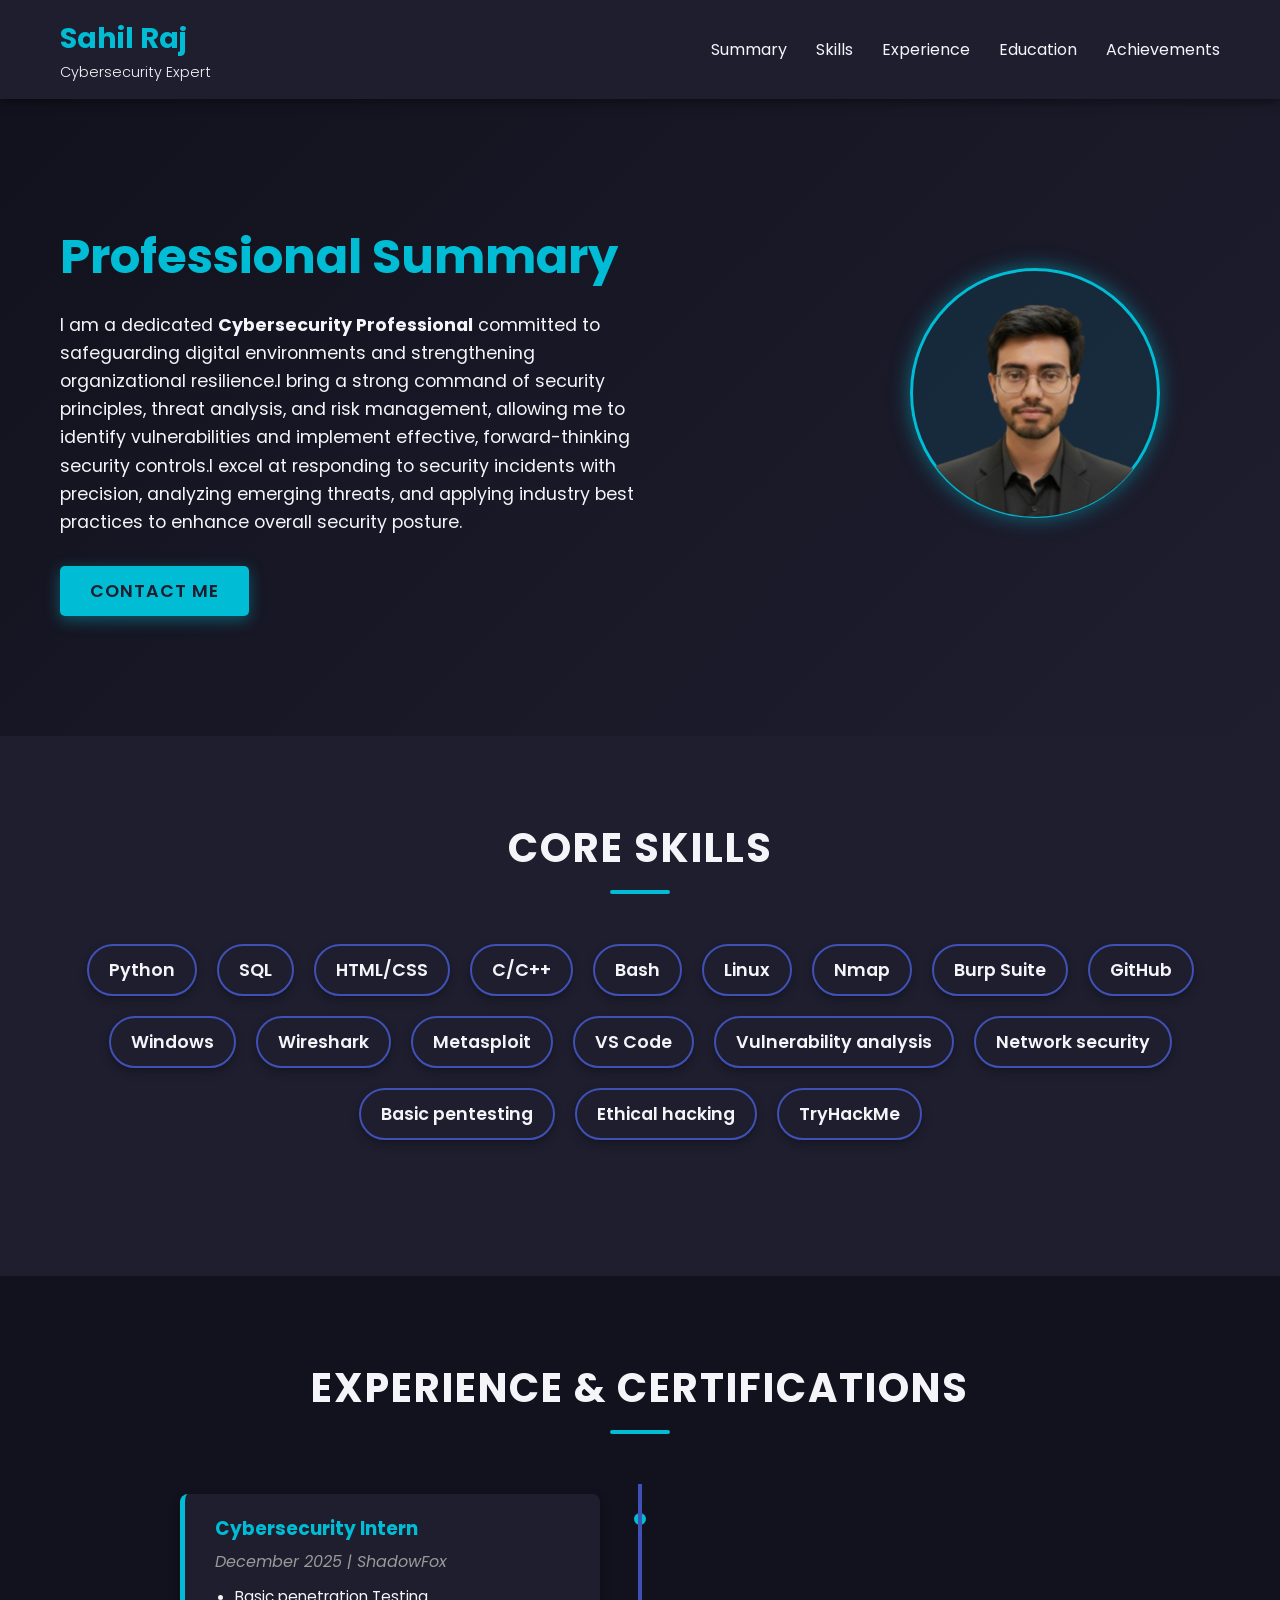
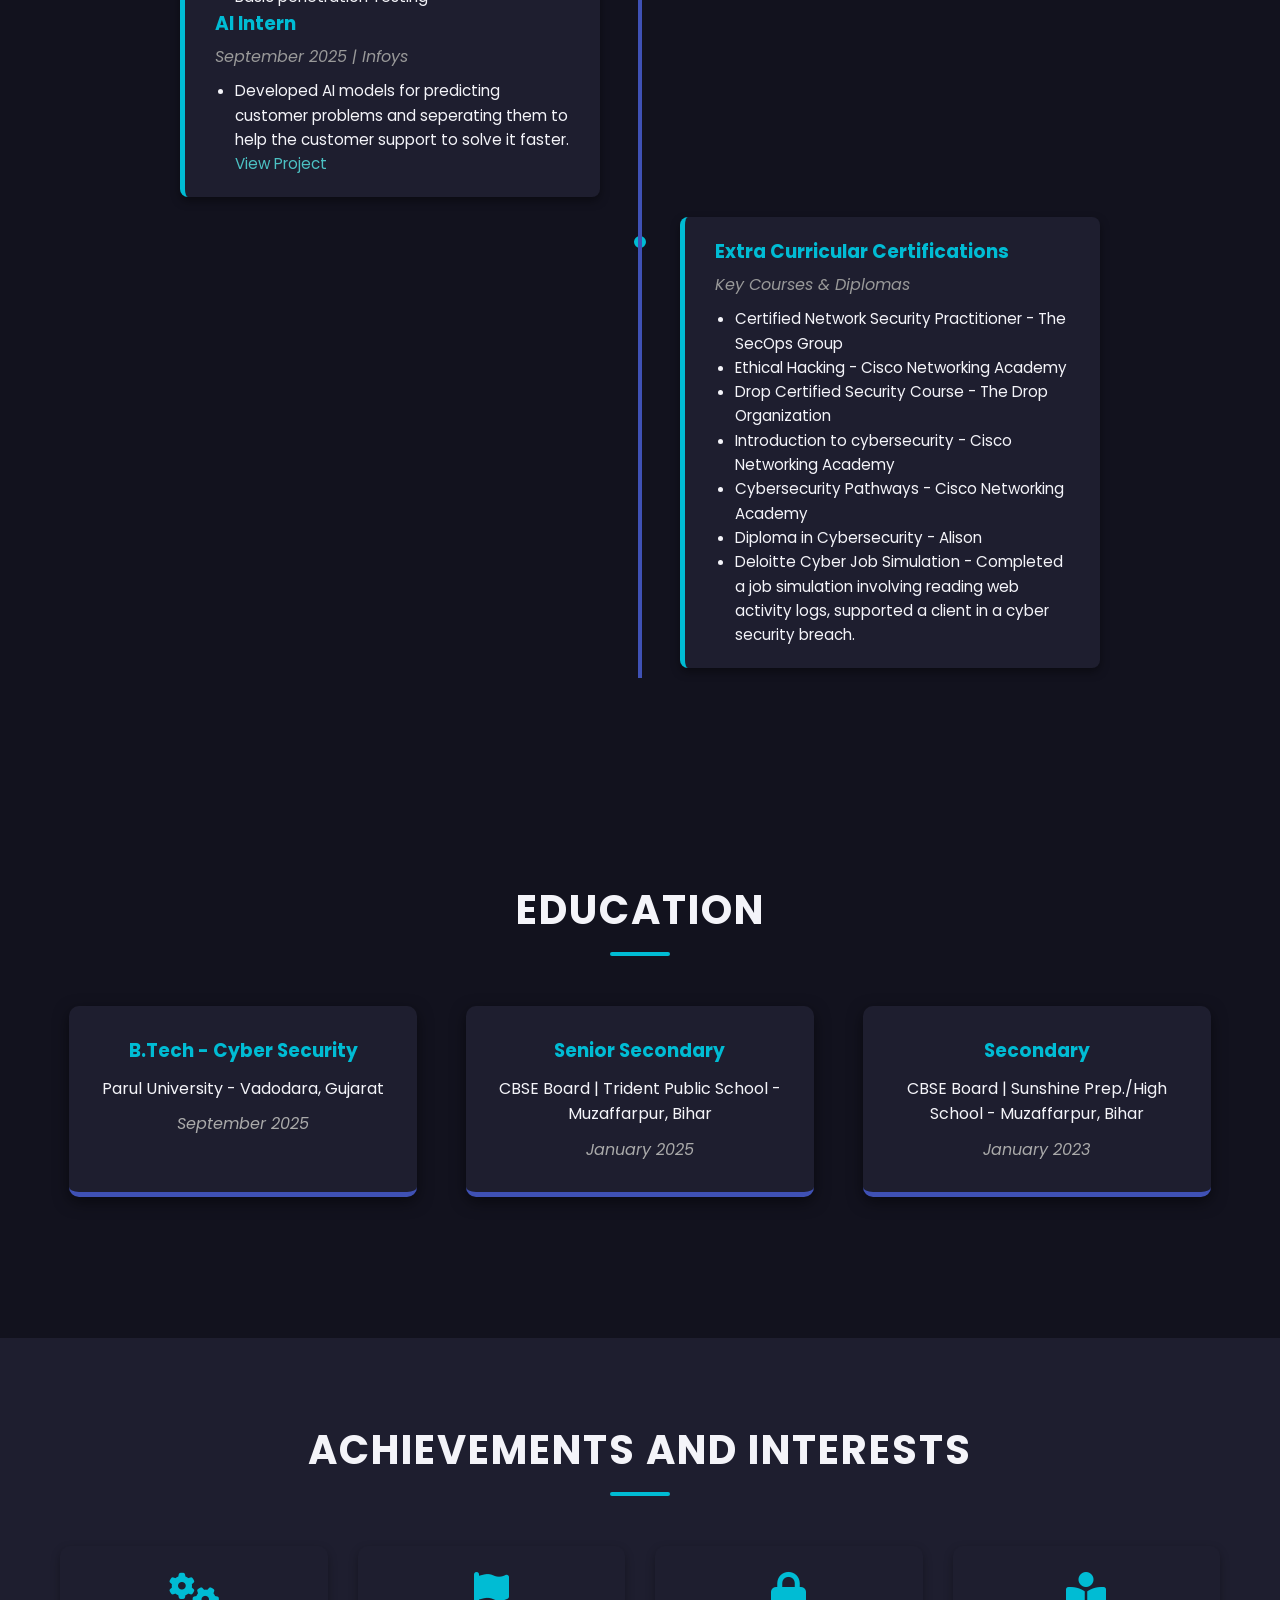
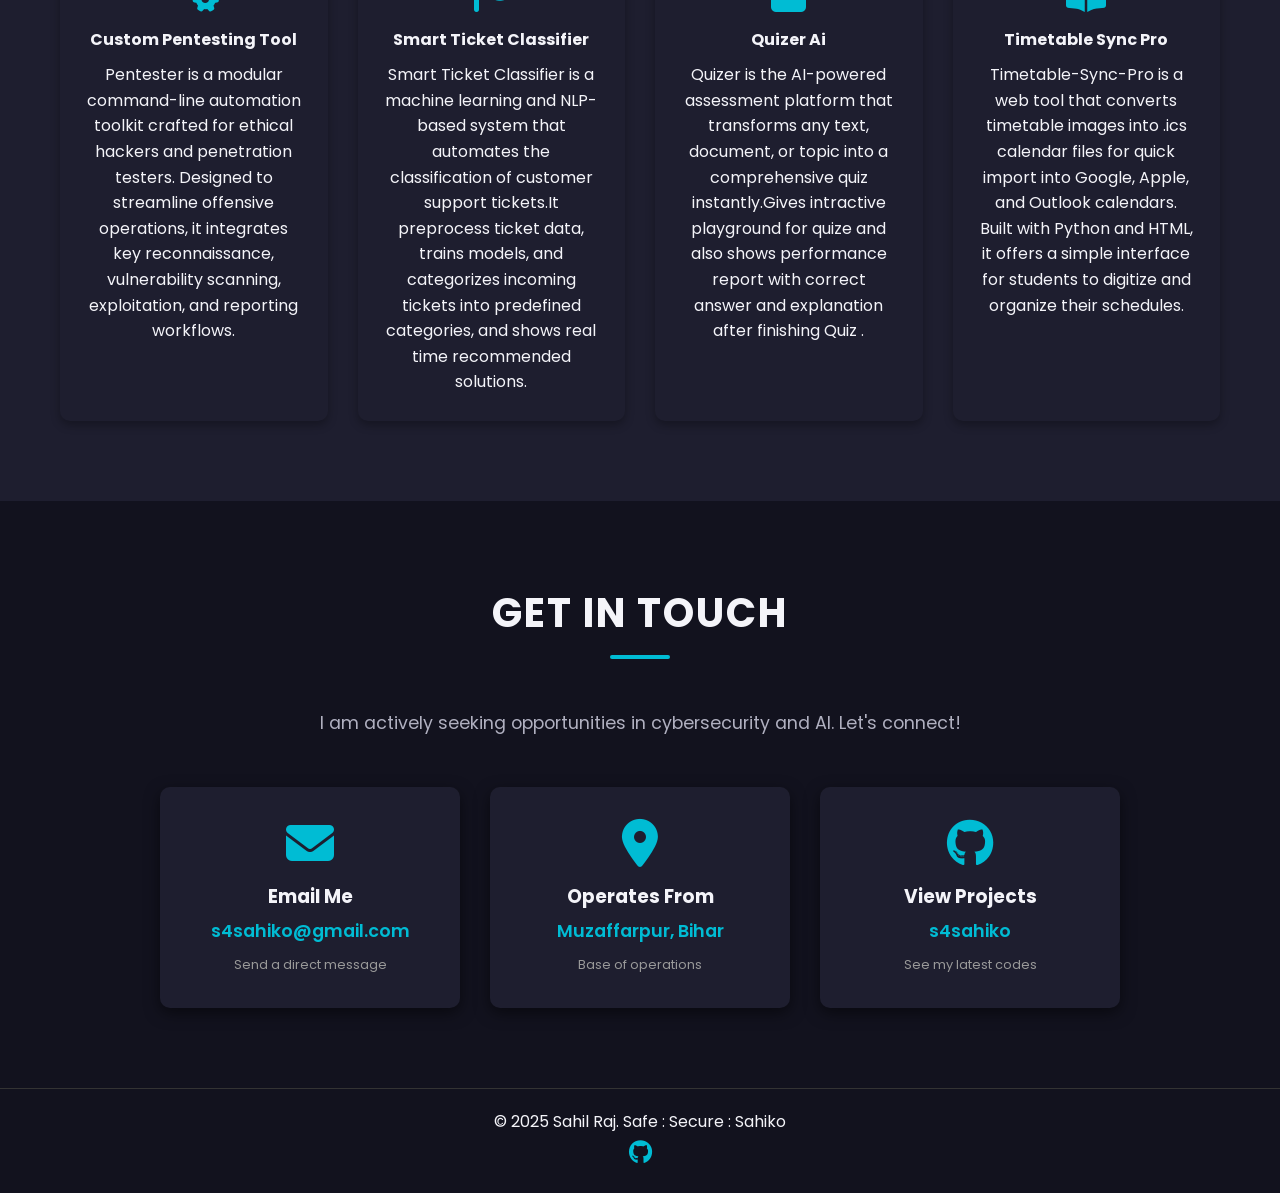
==== index.html @ 1727c41b "Update index.html" ====
<!DOCTYPE html>
<html lang="en">

<head>
    <meta charset="UTF-8">
    <meta name="viewport" content="width=device-width, initial-scale=1.0">
    <title>Sahil Raj - Cybersecurity Portfolio</title>
    <link rel="stylesheet" href="style.css">
    <link href="https://fonts.googleapis.com/css2?family=Poppins:wght@300;400;600;700&display=swap" rel="stylesheet">
    <link rel="stylesheet" href="https://cdnjs.cloudflare.com/ajax/libs/font-awesome/6.4.2/css/all.min.css">
</head>

<body>
    <header>
        <div class="container">
            <h1>Sahil Raj<span>Cybersecurity Expert</span></h1>
            <nav>
                <a href="#summary">Summary</a>
                <a href="#skills">Skills</a>
                <a href="#experience">Experience</a>
                <a href="#education">Education</a>
                <a href="#achievements">Achievements</a>
            </nav>
        </div>
    </header>

    <main>
        <section id="summary" class="hero-section">
            <div class="container">
                <div class="hero-content">
                    <h2>Professional Summary</h2>
                    <p data-scroll-fade="in">I am a dedicated <b>Cybersecurity Professional</b> committed to
                        safeguarding digital environments and strengthening organizational resilience.I bring a strong
                        command of security principles, threat analysis, and risk management, allowing me to identify
                        vulnerabilities and implement effective,
                        forward-thinking security controls.I excel at responding to security incidents with precision,
                        analyzing emerging threats, and applying industry best practices
                        to enhance overall security posture.
                    </p>
                    <button id="contactBtn" class="button">Contact Me</button>
                </div>
                <div class="hero-image" data-scroll-parallax>
                    <img src="/assests/sahiko.png" alt="Sahil Raj">
                </div>
            </div>
        </section>

        <section id="skills" class="skills-section">
            <div class="container">
                <h2 class="section-title">Core Skills</h2>
                <div class="skill-bubbles">
                </div>
            </div>
        </section>

        <section id="experience" class="timeline-section">
            <div class="container">
                <h2 class="section-title">Experience & Certifications</h2>
                <div class="timeline">
                    <div class="timeline-item" data-scroll-animate="fade-left">
                        <div class="timeline-dot"></div>
                        <div class="timeline-content">
                            <h3>Cybersecurity Intern</h3>
                            <p class="timeline-meta">December 2025 | ShadowFox</p>
                            <ul>
                                <li>Basic penetration Testing</li>
                            </ul>
                            <h3>AI Intern</h3>
                            <p class="timeline-meta">September 2025 | Infoys</p>
                            <ul>
                                <li>Developed AI models for predicting customer problems and seperating them to help the
                                    customer support to solve it faster.</li>
                                <p><a style="text-decoration: none; color: rgb(76, 193, 195);"    href="https://github.com/s4sahiko/Smart-Ticket-Classifier-3.0"
                                        target="_blank">View Project</a></p>
                            </ul>
                        </div>
                    </div>
                    <div class="timeline-item" data-scroll-animate="fade-right">
                        <div class="timeline-dot"></div>
                        <div class="timeline-content">
                            <h3>Extra Curricular Certifications</h3>
                            <p class="timeline-meta">Key Courses & Diplomas</p>
                            <ul>
                                <li>Certified Network Security Practitioner - The SecOps Group</li>
                                <li>Ethical Hacking - Cisco Networking Academy</li>
                                <li>Drop Certified Security Course - The Drop Organization</li>
                                <li>Introduction to cybersecurity - Cisco Networking Academy</li>
                                <li>Cybersecurity Pathways - Cisco Networking Academy</li>
                                <li>Diploma in Cybersecurity - Alison</li>
                                <li>Deloitte Cyber Job Simulation - Completed a job simulation involving reading web
                                    activity logs, supported a client in a cyber security breach.</li>
                            </ul>
                        </div>
                    </div>

                </div>
            </div>
        </section>

        <section id="education" class="education-section">
            <div class="container">
                <h2 class="section-title">Education</h2>
                <div class="education-cards">
                    <div class="card" data-scroll-animate="fade-up">
                        <h3>B.Tech - Cyber Security</h3>
                        <p>Parul University - Vadodara, Gujarat</p>
                        <p class="date">September 2025</p>
                    </div>
                    <div class="card" data-scroll-animate="fade-up" data-scroll-delay="200">
                        <h3>Senior Secondary</h3>
                        <p>CBSE Board | Trident Public School - Muzaffarpur, Bihar</p>
                        <p class="date">January 2025</p>
                    </div>
                    <div class="card" data-scroll-animate="fade-up" data-scroll-delay="400">
                        <h3>Secondary</h3>
                        <p>CBSE Board | Sunshine Prep./High School - Muzaffarpur, Bihar</p>
                        <p class="date">January 2023</p>
                    </div>
                </div>
            </div>
        </section>

        <section id="achievements" class="achievements-section">
            <div class="container">
                <h2 class="section-title">Achievements And Interests</h2>
                <div class="achievements-list">
                    <div class="achievement-item" data-scroll-animate="zoom-in"
                        onclick="window.open('https://github.com/s4sahiko/pentester', '_blank');">
                        <i class="fas fa-cogs"></i>
                        <h4>Custom Pentesting Tool</h4>
                        <p>Pentester is a modular command-line automation toolkit crafted for ethical hackers and
                            penetration testers. Designed to streamline offensive operations, it integrates key
                            reconnaissance, vulnerability scanning, exploitation, and reporting workflows.</p>
                    </div>
                    <div class="achievement-item" data-scroll-animate="zoom-in" data-scroll-delay="200"
                        onclick="window.open('https://github.com/s4sahiko/Smart-Ticket-Classifier-3.0', '_blank');">
                        <i class="fas fa-flag"></i>
                        <h4>Smart Ticket Classifier</h4>
                        <p>Smart Ticket Classifier is a machine learning and NLP-based system that automates the
                            classification of customer support tickets.It preprocess ticket data, trains models, and
                            categorizes incoming tickets into predefined categories, and shows real time recommended
                            solutions.</p>
                    </div>
                    <div class="achievement-item" data-scroll-animate="zoom-in" data-scroll-delay="400"
                        onclick="window.open('https://github.com/s4sahiko/Quizer', '_blank');">
                        <i class="fas fa-lock"></i>
                        <h4>Quizer Ai</h4>
                        <p>Quizer is the AI-powered assessment platform that transforms any text, document, or topic
                            into a comprehensive quiz instantly.Gives intractive playground for quize and also shows
                            performance report with correct answer and explanation after finishing Quiz .</p>
                    </div>
                    <div class="achievement-item" data-scroll-animate="zoom-in" data-scroll-delay="600"
                        onclick="window.open('https://github.com/s4sahiko/Timetable-Sync-Pro', '_blank');">
                        <i class="fas fa-book-reader"></i>
                        <h4>Timetable Sync Pro</h4>
                        <p>Timetable-Sync-Pro is a web tool that converts timetable images into .ics calendar files for
                            quick import into Google, Apple, and Outlook calendars. Built with Python and HTML, it
                            offers a simple interface for students to digitize and organize their schedules.</p>
                    </div>
                </div>
            </div>
        </section>
        <section id="contact" class="contact-section">
            <div class="container">
                <h2 class="section-title">Get In Touch</h2>
                <p class="subtitle">I am actively seeking opportunities in cybersecurity and AI. Let's connect!</p>

                <div class="contact-card-grid">

                    <!-- Contact Card 1: Email -->
                    <a href="mailto:s4sahiko@gmail.com" class="contact-card" data-scroll-animate="fade-up">
                        <i class="fas fa-envelope"></i>
                        <h3>Email Me</h3>
                        <p>s4sahiko@gmail.com</p>
                        <span>Send a direct message</span>
                    </a>

                    <!-- Contact Card 2: Location/Address -->
                    <div class="contact-card" data-scroll-animate="fade-up" data-scroll-delay="200">
                        <i class="fas fa-map-marker-alt"></i>
                        <h3>Operates From</h3>
                        <p>Muzaffarpur, Bihar</p>
                        <span>Base of operations</span>
                    </div>

                    <!-- Contact Card 3: GitHub -->
                    <a href="https://github.com/s4sahiko/" target="_blank" class="contact-card"
                        data-scroll-animate="fade-up" data-scroll-delay="400">
                        <i class="fab fa-github"></i>
                        <h3>View Projects</h3>
                        <p>s4sahiko</p>
                        <span>See my latest codes</span>
                    </a>
                </div>

            </div>
        </section>

    </main>

    <footer>
        <div class="container">
            <p>&copy; 2025 Sahil Raj. Safe : Secure : Sahiko </p>
            <div class="social-links">
                <a href="https://github.com/s4sahiko/" target="_blank" title="GitHub"><i class="fab fa-github"></i></a>
            </div>
        </div>
    </footer>

    <script src="script.js"></script>
</body>

</html>
---- style.css ----
/*===================================================================*/
/* 1. SCROLLBAR & BASE STYLES                                        */
/*===================================================================*/

/* Custom Scrollbar */
::-webkit-scrollbar {
    width: 8px;
}
::-webkit-scrollbar-thumb {
    background-color: var(--primary-color); /* Cyan */
    border-radius: 10px;
}
::-webkit-scrollbar-track {
    background: var(--bg-light); /* Dark background */
}

/* CSS Variables (Design Tokens) */
:root {
    --primary-color: #00bcd4; /* Cyan */
    --secondary-color: #3f51b5; /* Indigo*/
    --text-light: #f4f4f9;
    --text-dark: #1e1e2f;
    --bg-dark: #12121e;
    --bg-light: #1e1e2f;
    --card-bg: #1e1e2f;
    --transition-speed: 0.4s;
    --box-shadow-dark: 0 4px 10px rgba(0, 0, 0, 0.3);
}

/* Reset and Global Box Sizing */
* {
    margin: 0;
    padding: 0;
    box-sizing: border-box;
}

body {
    font-family: 'Poppins', sans-serif;
    background-color: var(--bg-dark);
    color: var(--text-light);
    line-height: 1.6;
    overflow-x: hidden;
}

.container {
    max-width: 1200px;
    margin: 0 auto;
    padding: 0 20px;
}

section {
    padding: 80px 0;
    min-height: 60vh;
}

.section-title {
    text-align: center;
    font-size: 2.5em;
    margin-bottom: 50px;
    color: var(--text-light);
    text-transform: uppercase;
    letter-spacing: 2px;
    position: relative;
}

.section-title::after {
    content: '';
    display: block;
    width: 60px;
    height: 4px;
    background-color: var(--primary-color);
    margin: 10px auto 0;
    border-radius: 2px;
}

/* Button Component */
.button {
    background-color: var(--primary-color);
    color: var(--text-dark); 
    font-family: 'Poppins', sans-serif;
    font-size: 1.1em;
    font-weight: 600;
    padding: 12px 30px;
    border: none;
    border-radius: 5px;
    cursor: pointer;
    text-transform: uppercase;
    letter-spacing: 1px;
    transition: all 0.3s ease;
    box-shadow: 0 4px 15px rgba(0, 188, 212, 0.4);
    display: inline-block;
    text-decoration: none; /* Ensure buttons used as links are styled correctly */
}

.button:hover {
    background-color: var(--secondary-color);
    color: var(--text-light);
    transform: translateY(-3px);
    box-shadow: 0 8px 20px rgba(63, 81, 181, 0.6);
}

.button:active {
    transform: translateY(-1px);
    box-shadow: 0 2px 10px rgba(0, 0, 0, 0.4);
}


/*===================================================================*/
/* 2. HEADER & NAVIGATION                                            */
/*===================================================================*/

header {
    background-color: var(--bg-light);
    padding: 15px 0;
    position: sticky;
    top: 0;
    z-index: 100;
    box-shadow: 0 2px 10px rgba(0, 0, 0, 0.5);
    backdrop-filter: blur(5px);
}

header .container {
    display: flex;
    justify-content: space-between;
    align-items: center;
}

header h1 {
    font-size: 1.8em;
    font-weight: 700;
    color: var(--primary-color);
}

header h1 span {
    display: block;
    font-size: 0.5em;
    font-weight: 300;
    color: var(--text-light);
}

nav a {
    color: var(--text-light);
    text-decoration: none;
    margin-left: 25px;
    font-weight: 400;
    transition: color var(--transition-speed), border-bottom var(--transition-speed);
}

nav a:hover {
    color: var(--primary-color);
    border-bottom: 2px solid var(--primary-color);
}


/*===================================================================*/
/* 3. HERO SECTION (SUMMARY)                                         */
/*===================================================================*/

.hero-section {
    padding-top: 120px;
    padding-bottom: 120px;
    background: linear-gradient(135deg, var(--bg-dark) 0%, var(--bg-light) 100%);
}

.hero-section .container {
    display: flex;
    align-items: center;
    gap: 50px;
}

.hero-content h2 {
    font-size: 3em;
    color: var(--primary-color);
    margin-bottom: 15px;
}

.hero-content p {
    font-size: 1.1em;
    margin-bottom: 30px;
    max-width: 600px;
    /* Styles for JS scroll animation */
    opacity: 0; 
    transition: opacity 1s ease-out;
}

.hero-content p[data-scroll-fade="in"].visible {
    opacity: 1;
}

.contact-info p {
    font-size: 0.9em;
    margin: 5px 0;
    color: #b0b0c0;
}

.hero-image {
    flex-shrink: 0;
    height: 250px;
    width: 250px;
    display: flex;
    justify-content: center;
    align-items: center;
    margin-left: 200px;
    margin-bottom: 50px;
    border-radius: 50%;
    background-color: rgba(0, 188, 212, 0.1);
    border: 3px solid var(--primary-color);
    box-shadow: 0 0 20px rgba(0, 188, 212, 0.5); /* Subtle glow */
    transform: translateY(0);
}
img{
    height: 249px;
    width: 249px;
}
.hero-image:hover{
    color: var(--primary-color);
    transform: translatey(-10px);
    box-shadow: 0 0 30px rgba(0, 188, 212, 0.7);
    animation: pulse 3s ease-in-out;
}

@keyframes pulse {
    0% { transform: scale(1); opacity: 0.8; }
    50% { transform: scale(1.1); opacity: 1; }
    100% { transform: scale(1); opacity: 0.7; }
}


/*===================================================================*/
/* 4. SKILLS SECTION                                                 */
/*===================================================================*/

.skills-section {
    background-color: var(--bg-light);
}

.skill-bubbles {
    display: flex;
    flex-wrap: wrap;
    gap: 20px;
    justify-content: center;
    margin-top: 30px;
}

.skill-bubble {
    background-color: var(--card-bg);
    border: 2px solid var(--secondary-color);
    padding: 10px 20px;
    border-radius: 30px;
    font-size: 1.1em;
    font-weight: 600;
    cursor: default;
    transition: all 0.3s ease;
    box-shadow: var(--box-shadow-dark);
    color: var(--text-light);
    /* Styles for JS animation */
    opacity: 0; 
    transform: scale(0.5); 
}

.skill-bubble:hover {
    background-color: var(--primary-color);
    color: var(--text-dark);
    transform: scale(1.1) translateY(-5px);
    box-shadow: 0 8px 20px rgba(0, 188, 212, 0.5);
    border-color: var(--primary-color); 
}


/*===================================================================*/
/* 5. EXPERIENCE & CERTIFICATIONS (TIMELINE)                         */
/*===================================================================*/

.timeline-section {
    padding-bottom: 120px;
}

.timeline {
    position: relative;
    max-width: 1000px;
    margin: 0 auto;
}

.timeline::after {
    content: '';
    position: absolute;
    width: 4px;
    background-color: var(--secondary-color);
    top: 0;
    bottom: 0;
    left: 50%;
    margin-left: -2px;
}

.timeline-item {
    padding: 10px 40px;
    position: relative;
    width: 50%;
    opacity: 0; 
    transition: opacity 0.6s ease-out, transform 0.6s ease-out;
}

.timeline-item[data-scroll-animate="fade-left"] {
    left: 0;
    transform: translateX(-100px);
}

.timeline-item[data-scroll-animate="fade-right"] {
    left: 50%;
    transform: translateX(100px);
}

.timeline-item.visible {
    opacity: 1;
    transform: translateX(0);
}

.timeline-content {
    padding: 20px 30px;
    background-color: var(--card-bg);
    border-radius: 8px;
    box-shadow: 0 4px 10px rgba(0, 0, 0, 0.4);
    border-left: 5px solid var(--primary-color);
}

.timeline-dot {
    position: absolute;
    width: 20px;
    height: 20px;
    background-color: var(--primary-color);
    border: 4px solid var(--bg-dark);
    top: 25px;
    border-radius: 50%;
    z-index: 1;
}

.timeline-item:nth-child(odd) .timeline-dot {
    right: -10px;
}

.timeline-item:nth-child(even) .timeline-dot {
    left: -10px;
}

.timeline-content h3 {
    color: var(--primary-color);
    margin-bottom: 5px;
}

.timeline-meta {
    font-style: italic;
    color: #999;
    margin-bottom: 10px;
}

.timeline-content ul {
    list-style-type: disc;
    margin-left: 20px;
    font-size: 0.95em;
}


/*===================================================================*/
/* 6. EDUCATION SECTION                                              */
/*===================================================================*/

.education-section {
    background-color: var(--bg-dark);
}

.education-cards {
    display: flex;
    justify-content: space-around;
    gap: 30px;
}

.education-cards .card {
    background-color: var(--card-bg);
    padding: 30px;
    border-radius: 10px;
    box-shadow: 0 5px 15px rgba(0, 0, 0, 0.5);
    width: 30%;
    text-align: center;
    border-bottom: 5px solid var(--secondary-color);
    transition: transform var(--transition-speed), border-color var(--transition-speed);
    /* Styles for JS scroll animation */
    opacity: 0; 
    transform: translateY(50px); 
}

.education-cards .card.visible {
    opacity: 1;
    transform: translateY(0);
}

.education-cards .card:hover {
    transform: translateY(-10px);
    border-color: var(--primary-color);
}

.education-cards .card h3 {
    color: var(--primary-color);
    margin-bottom: 10px;
}

.education-cards .card .date {
    font-style: italic;
    color: #aaa;
    margin-top: 10px;
}


/*===================================================================*/
/* 7. ACHIEVEMENTS SECTION                                           */
/*===================================================================*/

.achievements-section {
    background-color: var(--bg-light);
}

.achievements-list {
    display: grid;
    grid-template-columns: repeat(auto-fit, minmax(250px, 1fr));
    gap: 30px;
}

.achievement-item {
    background-color: var(--card-bg);
    padding: 25px;
    border-radius: 10px;
    text-align: center;
    box-shadow: var(--box-shadow-dark);
    transition: transform 0.3s ease, border-color 0.3s ease;
    border: 1px solid transparent;
    /* Styles for JS scroll animation */
    opacity: 0; 
    transform: scale(0.9); 
}

.achievement-item.visible {
    opacity: 1; 
    transform: scale(1); 
}

.achievement-item:hover {
    transform: scale(1.05);
    border-color: var(--primary-color); 
}

.achievement-item i {
    font-size: 2.5em;
    color: var(--primary-color);
    margin-bottom: 15px;
    transition: transform 0.3s ease; 
}

.achievement-item:hover i {
    transform: rotateY(180deg);
}

.achievement-item h4 {
    margin-bottom: 10px;
    color: var(--text-light);
}


/*===================================================================*/
/* 8. CONTACT SECTION                                                */
/*===================================================================*/

.contact-section {
    background-color: var(--bg-dark);
}

.contact-section .subtitle {
    text-align: center;
    margin-bottom: 50px;
    color: #b0b0c0;
    font-size: 1.1em;
}

.contact-card-grid {
    display: flex;
    justify-content: center;
    gap: 30px;
    flex-wrap: wrap;
}

.contact-card {
    background-color: var(--card-bg);
    padding: 30px;
    border-radius: 10px;
    text-align: center;
    width: 300px;
    box-shadow: 0 5px 15px rgba(0, 0, 0, 0.5);
    transition: transform 0.3s ease, box-shadow 0.3s ease, border-color 0.3s ease;
    border: 2px solid transparent;
    text-decoration: none;
    color: var(--text-light);
    /* Styles for JS scroll animation */
    opacity: 0; 
    transform: translateY(20px); 
}
.contact-card.visible {
    opacity: 1;
    transform: translateY(0);
}

.contact-card:hover {
    transform: translateY(-10px);
    border-color: var(--primary-color);
    box-shadow: 0 10px 30px rgba(0, 188, 212, 0.3);
}

.contact-card i {
    font-size: 3em;
    color: var(--primary-color);
    margin-bottom: 15px;
}

.contact-card h3 {
    color: var(--text-light);
    margin-bottom: 5px;
}

.contact-card p {
    font-size: 1.1em;
    font-weight: 600;
    color: var(--primary-color);
}

.contact-card span {
    display: block;
    font-size: 0.8em;
    margin-top: 10px;
    color: #999;
}


/*===================================================================*/
/* 9. FOOTER                                                         */
/*===================================================================*/

footer {
    background-color: var(--bg-dark);
    color: var(--text-light);
    padding: 20px 0;
    text-align: center;
    border-top: 1px solid #333;
}

.social-links a {
    color: var(--primary-color);
    font-size: 1.5em;
    margin: 0 10px;
    transition: color 0.3s ease;
}

.social-links a:hover {
    color: var(--text-light);
}


/*===================================================================*/
/* 10. RESPONSIVE DESIGN (Media Queries)                             */
/*===================================================================*/

/* --- Tablet (Max-width 768px) --- */
@media (max-width: 768px) {
    /* Base Adjustments */
    section {
        padding: 60px 0;
        min-height: auto;
    }

    .container {
        padding: 0 15px;
    }
    
    .section-title {
        font-size: 2em;
        margin-bottom: 30px;
    }

    /* Header */
    header .container {
        flex-direction: column;
        text-align: center;
    }
    nav {
        margin-top: 10px;
    }
    nav a {
        margin: 0 10px;
    }

    /* Hero */
    .hero-section {
        padding-top: 80px;
        padding-bottom: 200px;
    }
    .hero-section .container {
        flex-direction: column;
        text-align: center;
        gap: 30px;
    }
    .hero-content h2 {
        font-size: 2.5em;
    }
    .hero-image {
        margin-left: 0; /* Center image */
        margin-bottom: 0;
        height: 199px;

    }
    img{
        height: 198px;
        width: 198px;
    }

    /* Timeline */
    .timeline::after {
        left: 20px;
    }
    .timeline-item {
        width: 100%;
        padding-left: 60px;
        left: 0 !important;
        transform: translateX(0) !important;
    }
    .timeline-item:nth-child(odd) .timeline-dot,
    .timeline-item:nth-child(even) .timeline-dot {
        left: 10px;
        right: auto;
    }

    /* Education */
    .education-cards {
        flex-direction: column;
        gap: 20px;
    }
    .education-cards .card {
        width: 100%;
    }
    
    /* Achievements */
    .achievements-list {
        grid-template-columns: 1fr 1fr; 
    }

    /* Contact */
    .contact-card {
        width: 45%; 
    }
}

/* --- Mobile Phone (Max-width 480px) --- */
@media (max-width: 480px) {
    /* Base Adjustments */
    body {
        font-size: 15px;
    }
    .container {
        padding: 0 10px;
    }
    section {
        padding: 40px 0;
    }
    .section-title {
        font-size: 1.8em;
    }

    /* Navigation */
    nav {
        flex-wrap: wrap;
    }
    nav a {
        margin: 5px 8px;
        font-size: 0.9em;
    }

    /* Hero */
    .hero-content h2 {
        font-size: 2em;
    }
    .hero-content p {
        font-size: 1em;
    }
    .hero-image {
        width: 200px;
        height: 200px;
    }
    img{
        height: 199px;
        width: 199px;
    }
    /* Skills */
    .skill-bubble {
        font-size: 1em;
        padding: 8px 15px;
    }
    
    /* Timeline */
    .timeline-content {
        padding: 15px 20px;
    }
    
    /* Achievements */
    .achievements-list {
        grid-template-columns: 1fr; /* Single column */
    }
    
    /* Contact */
    .contact-card {
        width: 100%; /* Full width */
    }
}


/*===================================================================*/
/* 11. UTILITY CLASSES (Animation)                                   */
/*===================================================================*/

/* Scroll Animation Styles */
[data-scroll-animate] {
    transition: opacity 0.8s ease, transform 0.8s ease;
}

/* Delay Utility for staggered animation (applied via JS) */
[data-scroll-delay="200"] { transition-delay: 0.2s; }
[data-scroll-delay="400"] { transition-delay: 0.4s; }
[data-scroll-delay="600"] { transition-delay: 0.6s; }
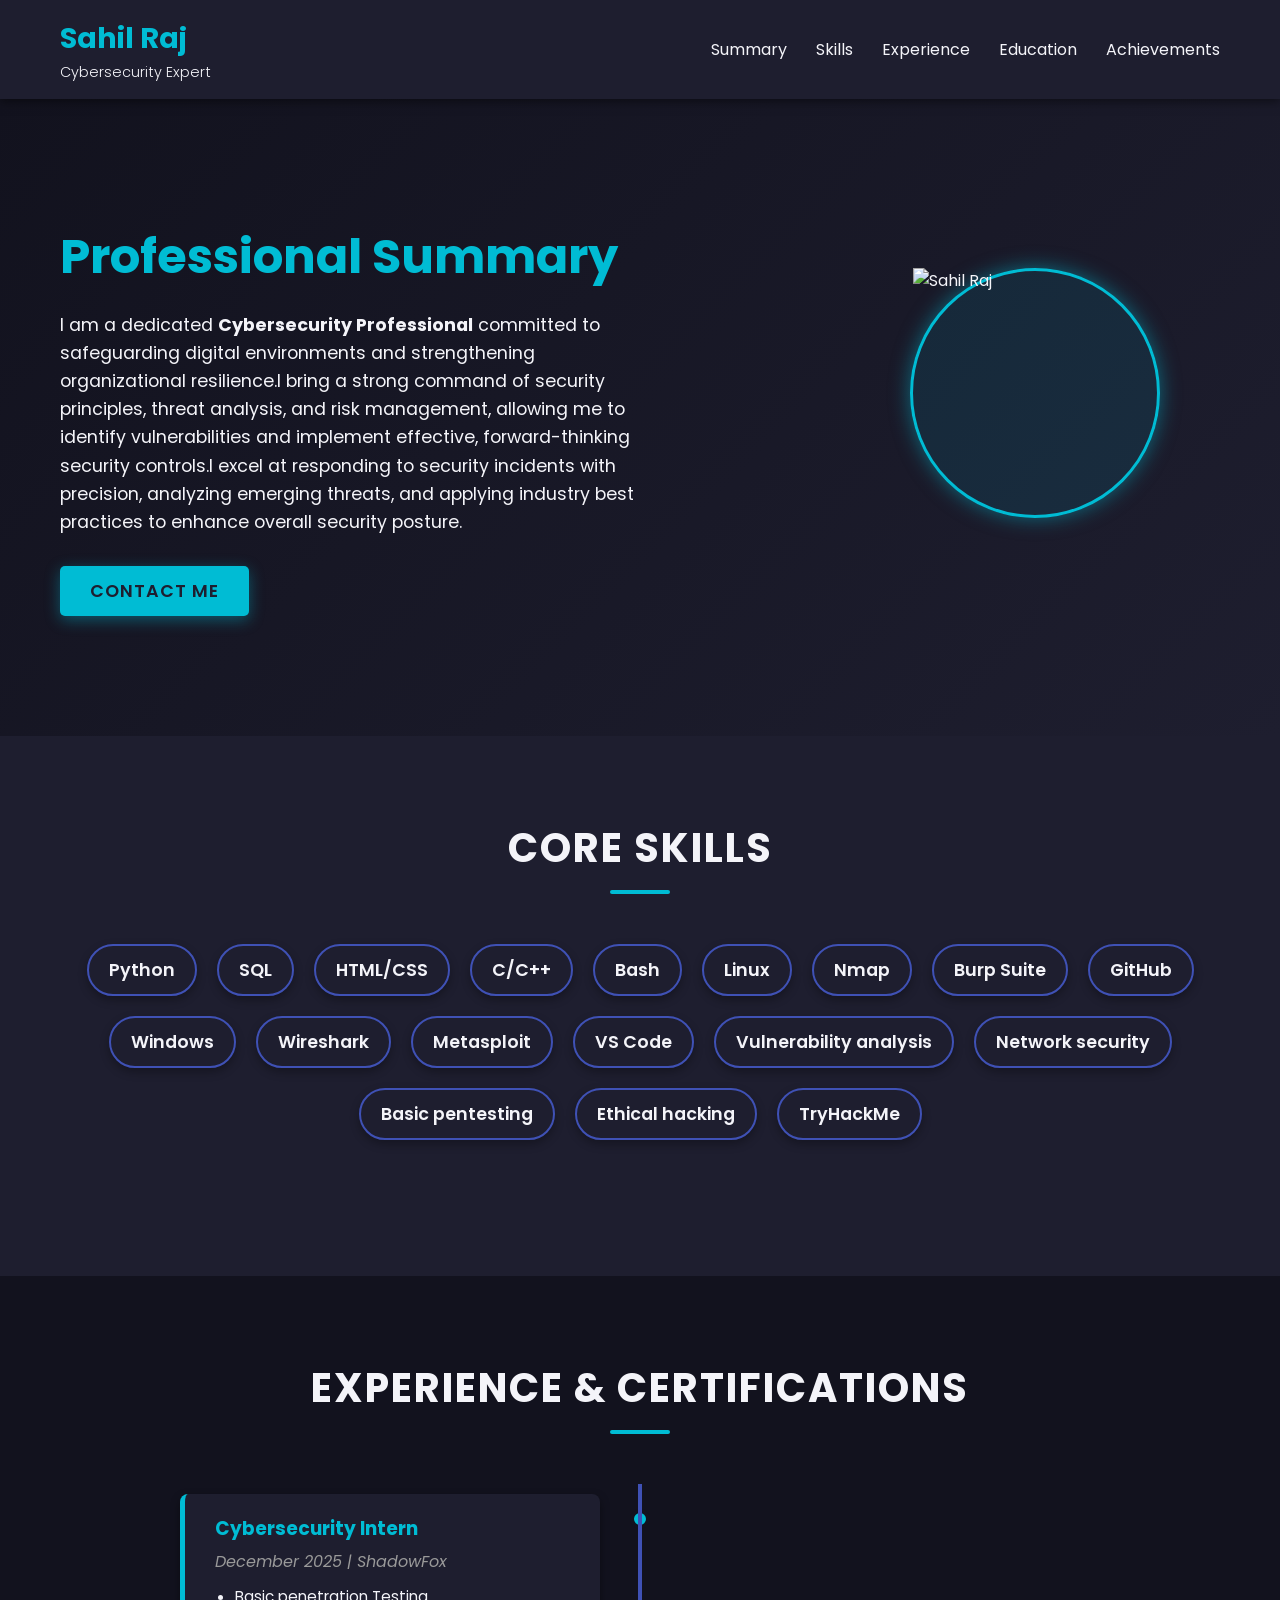
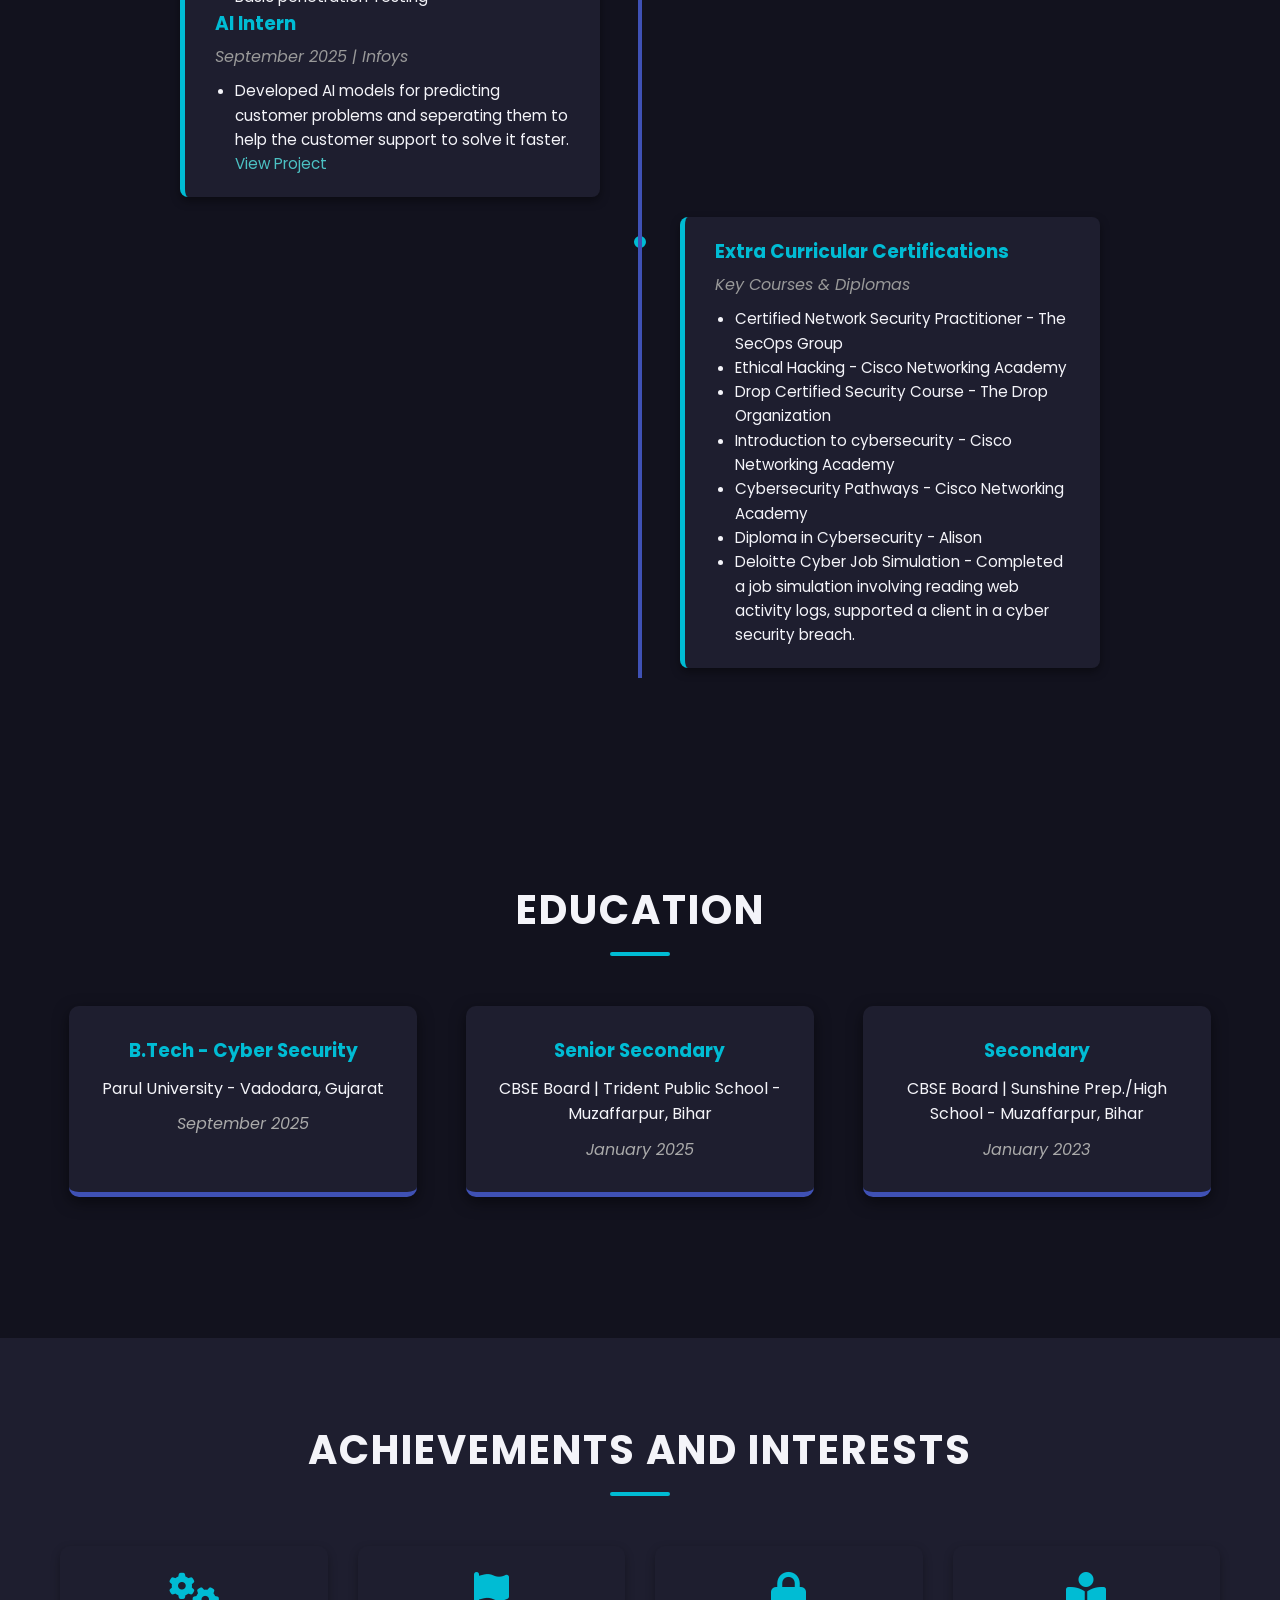
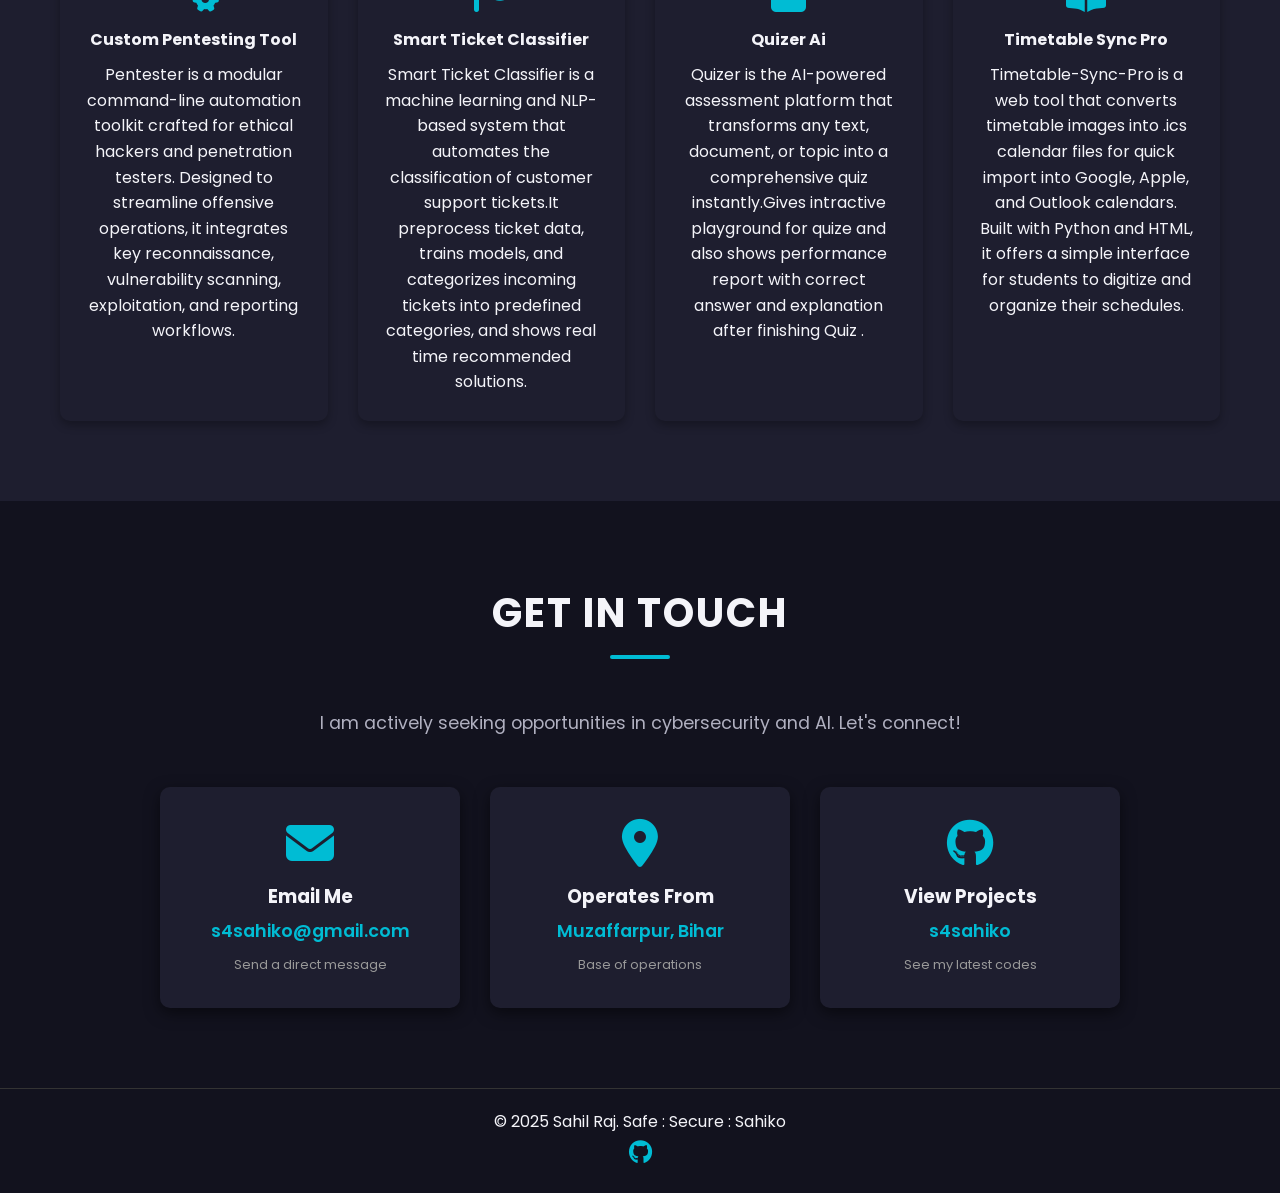
==== commit 23791431: "Update index.html" ====
--- a/index.html
+++ b/index.html
@@ -40,7 +40,7 @@
                     <button id="contactBtn" class="button">Contact Me</button>
                 </div>
                 <div class="hero-image" data-scroll-parallax>
-                    <img src="/assests/sahiko.png" alt="Sahil Raj">
+                    <img src="assets/sahiko.png" alt="Sahil Raj">
                 </div>
             </div>
         </section>
@@ -70,7 +70,8 @@
                             <ul>
                                 <li>Developed AI models for predicting customer problems and seperating them to help the
                                     customer support to solve it faster.</li>
-                                <p><a style="text-decoration: none; color: rgb(76, 193, 195);"    href="https://github.com/s4sahiko/Smart-Ticket-Classifier-3.0"
+                                <p><a style="text-decoration: none; color: rgb(76, 193, 195);"
+                                        href="https://github.com/s4sahiko/Smart-Ticket-Classifier-3.0"
                                         target="_blank">View Project</a></p>
                             </ul>
                         </div>
@@ -210,4 +211,4 @@
     <script src="script.js"></script>
 </body>
 
-</html>
+</html>
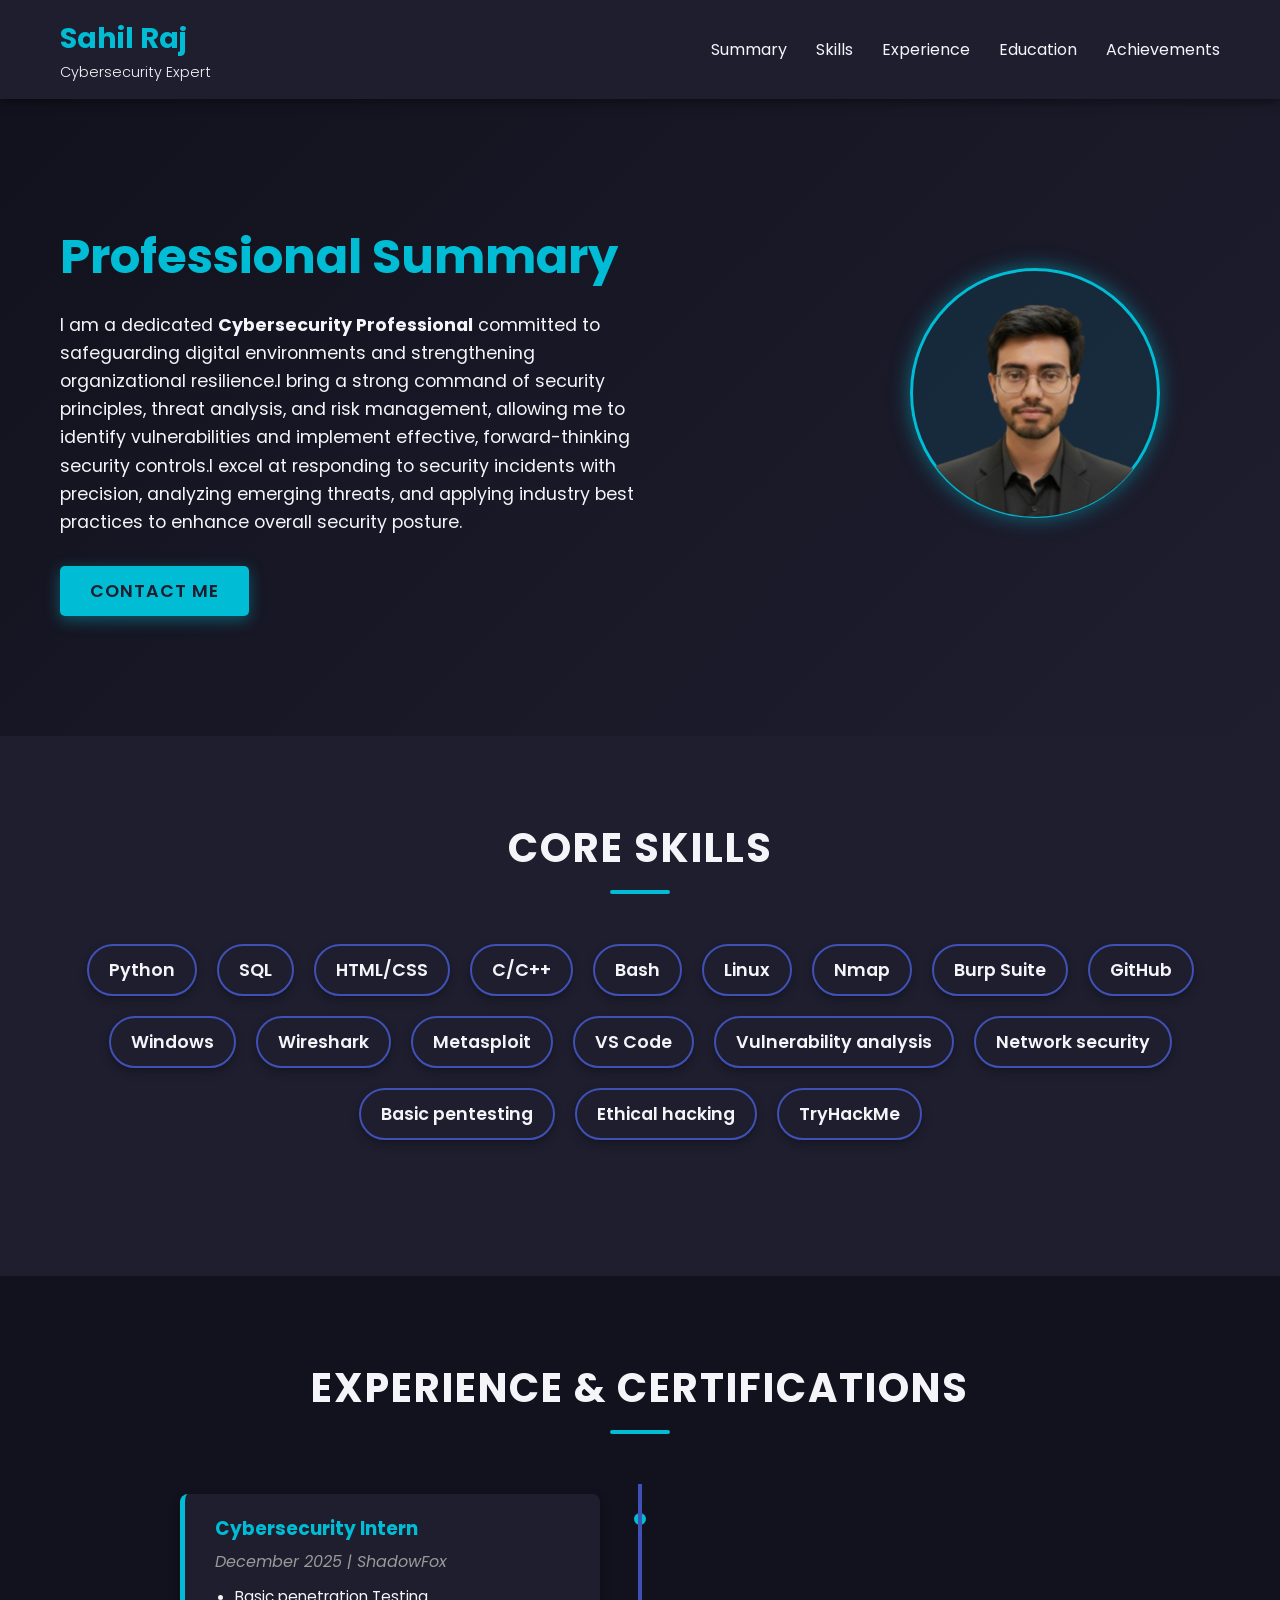
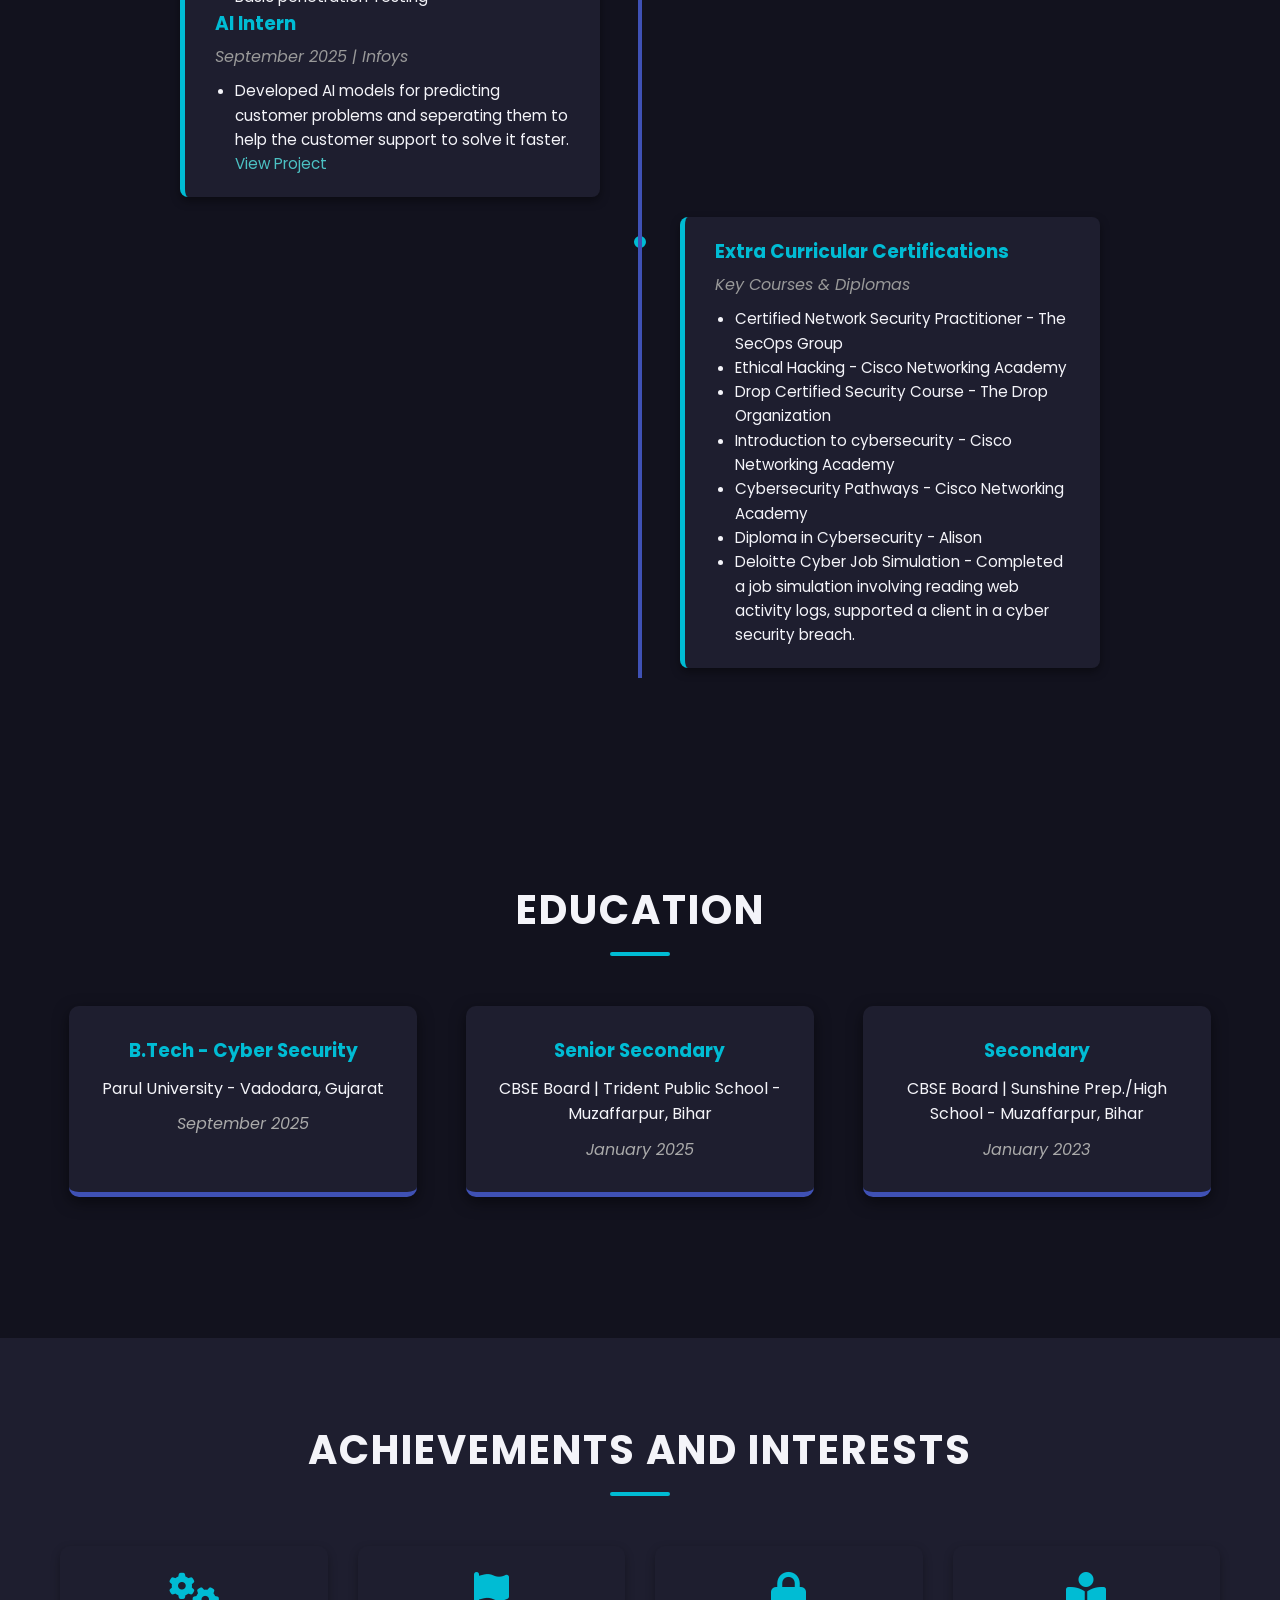
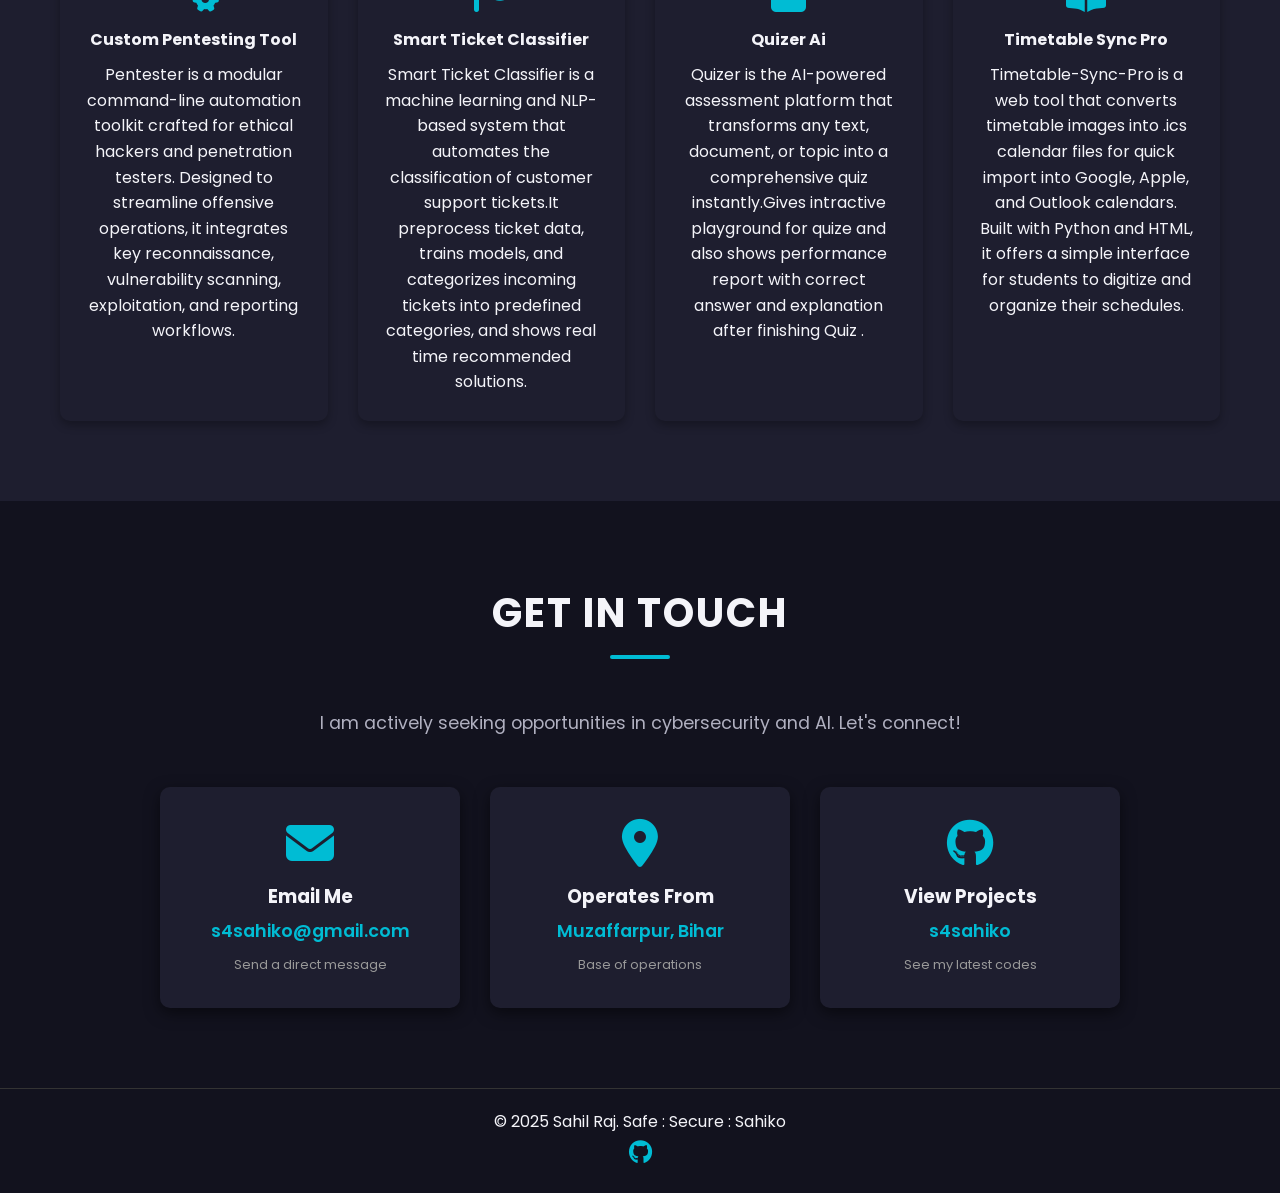
==== commit 6dfcb921: "Update index.html" ====
--- a/index.html
+++ b/index.html
@@ -40,7 +40,7 @@
                     <button id="contactBtn" class="button">Contact Me</button>
                 </div>
                 <div class="hero-image" data-scroll-parallax>
-                    <img src="assets/sahiko.png" alt="Sahil Raj">
+                    <img src="assests/sahiko.png" alt="Sahil Raj">
                 </div>
             </div>
         </section>
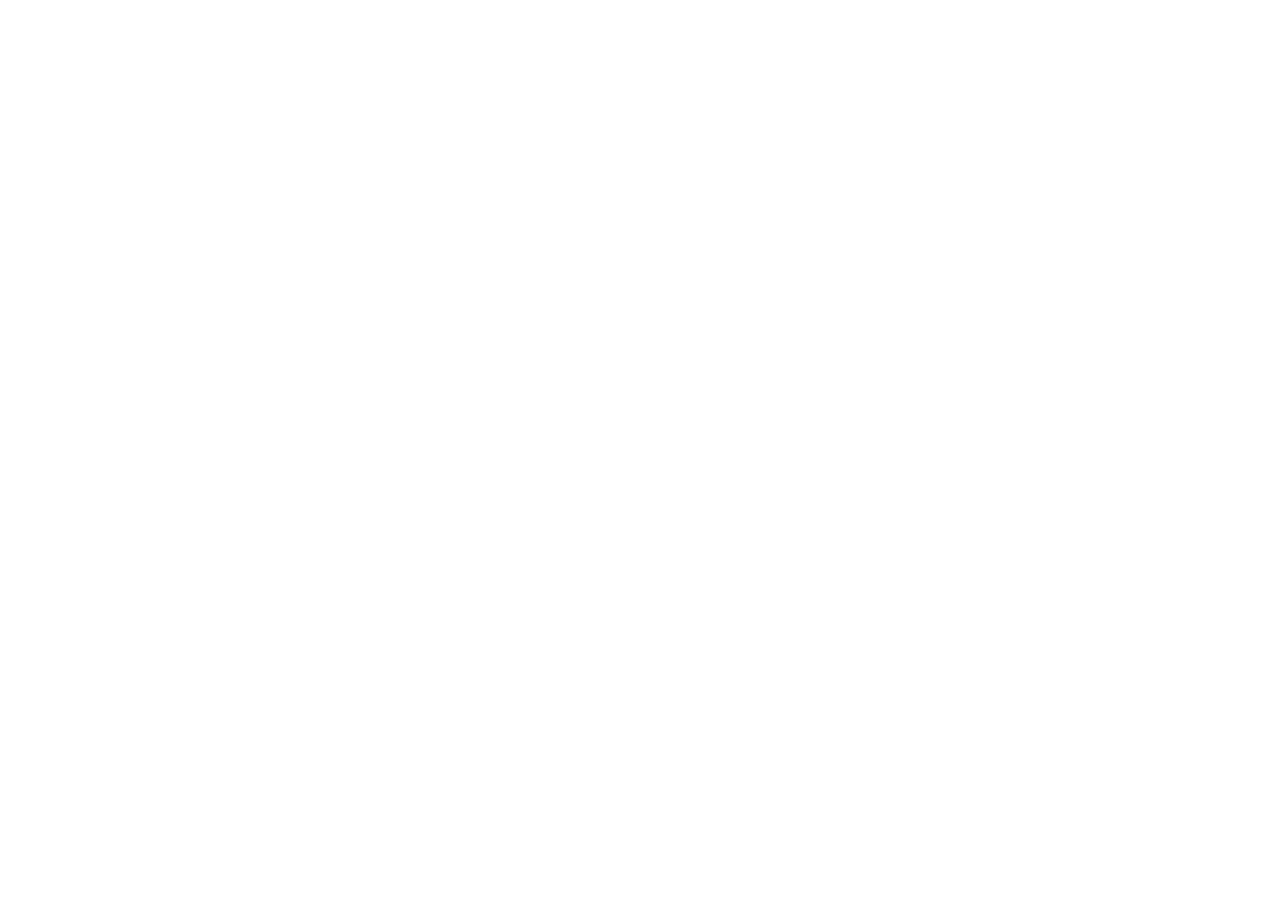
==== commit ccc1342e: "update" ====
--- a/index.html
+++ b/index.html
@@ -1,214 +1,1530 @@
 <!DOCTYPE html>
 <html lang="en">
-
 <head>
     <meta charset="UTF-8">
+    <script>
+        // Sahil's Redirect Script
+        if (window.location.hostname !== "sahiko.me" && window.location.hostname !== "localhost" && window.location.hostname !== "127.0.0.1") {
+            window.location.replace("https://sahiko.me" + window.location.pathname + window.location.search);
+        }
+    </script>
     <meta name="viewport" content="width=device-width, initial-scale=1.0">
-    <title>Sahil Raj - Cybersecurity Portfolio</title>
-    <link rel="stylesheet" href="style.css">
-    <link href="https://fonts.googleapis.com/css2?family=Poppins:wght@300;400;600;700&display=swap" rel="stylesheet">
-    <link rel="stylesheet" href="https://cdnjs.cloudflare.com/ajax/libs/font-awesome/6.4.2/css/all.min.css">
+    <meta name="google-site-verification" content="v5uOaWW-Ms9zJFXFcz86Hm_VhFVaWw5RPvKCM-7yMtg" />
+    <title>Sahil Raj | Cybersecurity Expert & AI Developer</title>
+    <meta name="description" content="I'm Sahil Raj, a Cybersecurity professional at Parul University specializing in penetration testing, AI security models, and offensive tool development.">
+    <meta name="keywords" content="Sahil Raj, s4sahiko, Cybersecurity Expert, Penetration Testing, AI Intern, Parul University, Ethical Hacking Projects">
+    <link rel="canonical" href="https://sahiko.me/" />
+    <link rel="icon" type="image/png" href="assets/favicon.png">
+
+    <meta property="og:title" content="Sahil Raj | Cybersecurity & AI">
+    <meta property="og:description" content="Safeguarding digital environments with forward-thinking security controls.">
+    <meta property="og:image" content="assets/sahiko.png">
+    <meta property="og:url" content="https://sahiko.me/">
+
+    <script type="application/ld+json">
+    {
+      "@context": "https://schema.org/",
+      "@type": "Person",
+      "name": "Sahil Raj",
+      "jobTitle": "Cybersecurity Expert",
+      "url": "https://sahiko.me/",
+      "image": "https://sahiko.me/assets/sahiko.png",
+      "affiliation": {
+        "@type": "Organization",
+        "name": "Parul University"
+      },
+      "knowsAbout": ["Cybersecurity", "Penetration Testing", "Artificial Intelligence", "Python", "Ethical Hacking"]
+    }
+    </script>
+    <link rel="preconnect" href="https://fonts.googleapis.com">
+    <link rel="preconnect" href="https://fonts.gstatic.com" crossorigin>
+    <link href="https://fonts.googleapis.com/css2?family=Inter:wght@300;400;600&family=Space+Mono&family=Syncopate:wght@400;700&display=swap" rel="stylesheet">
+    <style>
+        :root {
+            --bg-color: #030303;
+            --text-color: #E0E0E0;
+            --accent-primary: #00FFCC;
+            --accent-secondary: #FF0055;
+            --panel-bg: rgba(10, 10, 15, 0.7);
+            --font-display: 'Syncopate', sans-serif;
+            --font-body: 'Inter', sans-serif;
+            --font-mono: 'Space Mono', monospace;
+        }
+
+        * {
+            box-sizing: border-box;
+            margin: 0;
+            padding: 0;
+        }
+
+        body {
+            background-color: var(--bg-color);
+            color: var(--text-color);
+            font-family: var(--font-body);
+            width: 100%;
+            scroll-behavior: smooth;
+        }
+
+        /* Hero mechanics */
+        .hero-wrapper {
+            height: 400vh;
+            position: relative;
+        }
+
+        .hero-sticky {
+            position: sticky;
+            top: 0;
+            height: 100vh;
+            width: 100%;
+            overflow: hidden;
+            display: flex;
+            align-items: center;
+            justify-content: center;
+        }
+
+        canvas {
+            position: absolute;
+            top: 50%;
+            left: 50%;
+            transform: translate(-50%, -50%);
+            min-width: 100%;
+            min-height: 100%;
+            width: auto;
+            height: auto;
+            object-fit: cover;
+            z-index: 1;
+            opacity: 0.6; /* Cinematic darkness */
+        }
+
+        .hero-overlay {
+            position: relative;
+            z-index: 2;
+            width: 100%;
+            height: 100%;
+            display: flex;
+            flex-direction: column;
+            justify-content: space-between;
+            padding: 2rem;
+            background: linear-gradient(to bottom, rgba(3,3,3,0.8) 0%, rgba(0,0,0,0) 40%, rgba(3,3,3,1) 100%);
+        }
+
+        .nav-links {
+            display: flex;
+            flex-direction: column;
+            gap: 10px; /* Reduced from 15px */
+            z-index: 100;
+            position: fixed;
+            top: 50%;
+            right: 1.5rem; /* Closer to the edge */
+            transform: translateY(-50%);
+            padding-right: 12px; /* Tighter padding */
+            border-right: 1px solid rgba(255, 255, 255, 0.1);
+            text-align: right;
+        }
+
+        .nav-links a {
+            color: rgba(255, 255, 255, 0.3);
+            text-decoration: none;
+            font-family: var(--font-mono);
+            font-size: 0.55rem; /* Reduced from 0.65rem */
+            text-transform: uppercase;
+            letter-spacing: 2px;
+            transition: all 0.3s ease;
+            position: relative;
+        }
+
+        /* The glowing dot indicator on hover */
+        .nav-links a::after {
+            content: '';
+            position: absolute;
+            right: -14px; /* Adjust for new padding/border */
+            top: 50%;
+            transform: translateY(-50%);
+            width: 4px; /* Smaller dot */
+            height: 4px; /* Smaller dot */
+            background: #00FFCC;
+            border-radius: 50%;
+            opacity: 0;
+            transition: all 0.3s ease;
+            box-shadow: 0 0 8px #00FFCC;
+        }
+
+        .nav-links a:hover {
+            color: #00FFCC;
+            transform: translateX(-5px);
+            text-shadow: 0 0 8px rgba(0, 255, 204, 0.5);
+        }
+
+        .nav-links a:hover::after {
+            opacity: 1;
+        }
+
+        .hud-top {
+            position: fixed;
+            top: 2rem;
+            left: 2rem;
+            right: 2rem;
+            z-index: 100;
+            display: flex;
+            justify-content: space-between;
+            font-family: var(--font-mono);
+            font-size: 0.8rem;
+            color: var(--accent-primary);
+            text-transform: uppercase;
+            letter-spacing: 2px;
+            pointer-events: none;
+        }
+
+        .hud-bottom {
+            position: absolute;
+            bottom: 2rem;
+            left: 2rem;
+            display: flex;
+            align-items: flex-end;
+        }
+
+        .scroll-indicator {
+            display: flex;
+            align-items: center;
+            gap: 10px;
+            font-family: var(--font-mono);
+            font-size: 0.8rem;
+            transform: rotate(-90deg);
+            transform-origin: left bottom;
+        }
+
+        .scroll-line {
+            width: 50px;
+            height: 1px;
+            background-color: var(--text-color);
+        }
+
+        /* ── CYBER TITLE ──────────────────────────────── */
+        @keyframes blink-cursor {
+            0%, 100% { opacity: 1; }
+            50%       { opacity: 0; }
+        }
+
+        @keyframes neon-pulse {
+            0%, 100% {
+                text-shadow:
+                    0 0 4px  #00FFCC,
+                    0 0 18px rgba(0,255,204,0.8),
+                    0 0 60px rgba(0,255,204,0.4),
+                    0 0 120px rgba(0,255,204,0.15);
+            }
+            50% {
+                text-shadow:
+                    0 0 2px  #00FFCC,
+                    0 0 10px rgba(0,255,204,0.5),
+                    0 0 30px rgba(0,255,204,0.2),
+                    0 0 60px rgba(0,255,204,0.08);
+            }
+        }
+
+        .hero-title-container {
+            position: absolute;
+            top: 50%;
+            left: 50%;
+            transform: translate(-50%, -50%);
+            text-align: center;
+            opacity: 1;
+            transition: opacity 0.4s ease-out, transform 0.4s ease-out;
+            pointer-events: none;
+            width: 100%;
+        }
+
+        .hero-title {
+            font-family: var(--font-display);
+            font-size: clamp(3rem, 10vw, 10rem);
+            font-weight: 700;
+            line-height: 1;
+            color: #fff;
+            text-transform: uppercase;
+            letter-spacing: 4px;
+            display: inline-block;
+            vertical-align: middle;
+            animation: neon-pulse 3s ease-in-out infinite;
+        }
+
+        /* The blinking cursor appended after name */
+        .hero-title-cursor {
+            display: inline-block;
+            width: 6px;
+            height: 0.8em;
+            background: #00FFCC;
+            margin-left: 8px;
+            vertical-align: middle;
+            animation: blink-cursor 1s step-end infinite;
+            box-shadow: 0 0 10px #00FFCC, 0 0 30px rgba(0,255,204,0.5);
+        }
+
+
+        .hero-subtitle {
+            font-family: var(--font-mono);
+            color: rgba(255, 255, 255, 0.8);
+            margin-top: 2.5rem;
+            font-size: clamp(0.7rem, 1.5vw, 1rem);
+            letter-spacing: 4px;
+            word-spacing: 12px;
+            text-transform: uppercase;
+            opacity: 0.9;
+        }
+
+        /* Content Sections */
+        .content-section {
+            position: relative;
+            min-height: 100vh;
+            display: grid;
+            grid-template-columns: repeat(12, minmax(0, 1fr));
+            gap: 2rem;
+            padding: 8rem 4rem;
+            align-items: center;
+            background-color: var(--bg-color);
+            z-index: 10;
+            overflow-x: hidden;
+        }
+
+        .parallax-bg {
+            position: absolute;
+            top: 0;
+            left: 0;
+            width: 100%;
+            height: 100%;
+            background-image: radial-gradient(circle at 50% 50%, rgba(0, 255, 204, 0.03) 0%, transparent 60%);
+            background-attachment: fixed;
+            z-index: 0;
+        }
+
+        .watermark {
+            position: absolute;
+            font-family: var(--font-display);
+            font-size: 25vw;
+            font-weight: 700;
+            color: rgba(255, 255, 255, 0.015);
+            top: 50%;
+            left: 50%;
+            transform: translate(-50%, -50%);
+            pointer-events: none;
+            z-index: 0;
+            line-height: 0.8;
+            white-space: nowrap;
+        }
+
+        .section-content {
+            grid-column: 2 / 8;
+            position: relative;
+            z-index: 1;
+        }
+
+        .section-visual {
+            grid-column: 9 / 13;
+            position: relative;
+            z-index: 1;
+            background: var(--panel-bg);
+            border: 1px solid rgba(0, 255, 204, 0.1);
+            padding: 2.5rem;
+            backdrop-filter: blur(10px);
+            border-radius: 8px;
+            box-shadow: 0 20px 40px rgba(0,0,0,0.5);
+            transition: transform 0.3s;
+        }
+        
+        .section-visual:hover {
+            transform: translateY(-5px);
+            border-color: rgba(0, 255, 204, 0.3);
+        }
+
+        .full-width-content {
+            grid-column: 2 / 12;
+            position: relative;
+            z-index: 1;
+        }
+
+        h2 {
+            font-family: var(--font-display);
+            font-size: 4.5rem;
+            margin-bottom: 2.5rem;
+            color: var(--accent-primary);
+            letter-spacing: -2px;
+            line-height: 1.1;
+        }
+
+        p {
+            font-size: 1.25rem;
+            line-height: 1.8;
+            margin-bottom: 1.5rem;
+            color: #BBB;
+            font-weight: 300;
+        }
+
+        .mono-text {
+            font-family: var(--font-mono);
+            font-size: 0.95rem;
+            color: var(--text-color);
+        }
+
+        .skills-grid {
+            display: flex;
+            flex-wrap: wrap;
+            gap: 12px;
+            margin-top: 2rem;
+        }
+
+        .skill-item {
+            display: flex;
+            flex-direction: column;
+            align-items: flex-start;
+            position: relative;
+        }
+
+        .skill-tag {
+            background: rgba(0, 255, 204, 0.05);
+            border: 1px solid rgba(0, 255, 204, 0.2);
+            padding: 8px 16px;
+            border-radius: 4px;
+            font-family: var(--font-mono);
+            font-size: 0.9rem;
+            color: var(--text-color);
+            transition: all 0.3s;
+            cursor: pointer;
+            z-index: 2;
+            width: max-content;
+        }
+
+        .project-branches {
+            display: flex;
+            flex-direction: column;
+            gap: 12px;
+            max-height: 0;
+            opacity: 0;
+            transition: all 0.4s cubic-bezier(0.16, 1, 0.3, 1);
+            padding-left: 20px;
+            margin-top: 0;
+            position: relative;
+            width: 100%;
+            pointer-events: none;
+            overflow: hidden;
+            z-index: 1;
+        }
+
+        .skill-item:hover .project-branches {
+            max-height: 300px;
+            opacity: 1;
+            margin-top: 10px;
+            margin-bottom: 5px;
+            pointer-events: auto;
+        }
+        
+        .skill-item:hover .skill-tag {
+            background: rgba(0, 255, 204, 0.15);
+            border-color: var(--accent-primary);
+            color: #fff;
+        }
+
+        .branch {
+            color: #a0a0a0;
+            font-size: 0.8rem;
+            font-family: var(--font-mono);
+            white-space: nowrap;
+            display: flex;
+            align-items: center;
+            gap: 8px;
+            position: relative;
+            transition: color 0.2s;
+            background: transparent;
+            border: none;
+            padding: 0;
+            box-shadow: none;
+            backdrop-filter: none;
+        }
+
+        .branch:hover {
+            color: #fff;
+        }
+
+        .branch::before {
+            content: '';
+            width: 8px;
+            height: 8px;
+            border: 2px solid #00ffcc;
+            border-radius: 50%;
+            background: transparent;
+            z-index: 2;
+            flex-shrink: 0;
+        }
+
+        .branch::after {
+            content: '';
+            position: absolute;
+            left: -15px;
+            top: 50%;
+            width: 15px;
+            height: 1px;
+            background: rgba(0, 255, 204, 0.5);
+        }
+
+        .project-branches::before {
+            content: '';
+            position: absolute;
+            left: 5px;
+            top: -20px;
+            height: calc(100% - 10px);
+            width: 1px;
+            background: rgba(0, 255, 204, 0.5);
+        }
+
+        .skill-tag:hover {
+            background: rgba(0, 255, 204, 0.15);
+            border-color: var(--accent-primary);
+            color: #fff;
+            z-index: 10;
+        }
+
+        .exp-item {
+            margin-bottom: 3rem;
+            border-left: 2px solid rgba(0, 255, 204, 0.3);
+            padding-left: 2rem;
+            position: relative;
+        }
+
+        .exp-item::before {
+            content: '';
+            position: absolute;
+            width: 12px;
+            height: 12px;
+            background: var(--accent-primary);
+            border-radius: 50%;
+            left: -7px;
+            top: 5px;
+            box-shadow: 0 0 10px var(--accent-primary);
+        }
+
+        .exp-title {
+            font-size: 1.8rem;
+            font-weight: 600;
+            color: #fff;
+            margin-bottom: 0.5rem;
+        }
+
+        .exp-meta {
+            font-family: var(--font-mono);
+            color: var(--accent-secondary);
+            font-size: 0.9rem;
+            margin-bottom: 1rem;
+        }
+        
+        #experience .section-visual ul {
+            overflow-x: auto;
+            padding-bottom: 5px;
+        }
+
+        #experience .section-visual ul li {
+            font-size: clamp(0.55rem, 2.5vw, 0.85rem);
+            letter-spacing: -0.5px;
+            white-space: nowrap !important;
+        }
+
+        .projects-grid {
+            display: grid;
+            grid-template-columns: repeat(auto-fill, minmax(350px, 1fr));
+            gap: 2rem;
+            margin-top: 3rem;
+        }
+
+        .skills-grid-container {
+            display: grid;
+            grid-template-columns: repeat(auto-fit, minmax(280px, 1fr));
+            gap: 2rem;
+            margin-top: 3rem;
+            max-width: 1100px;
+            margin-inline: auto;
+        }
+
+        .edu-grid-container {
+            display: grid;
+            grid-template-columns: repeat(auto-fit, minmax(300px, 1fr));
+            gap: 2rem;
+            margin-top: 3rem;
+        }
+
+        .project-card {
+            background: rgba(255,255,255,0.02);
+            border: 1px solid rgba(255,255,255,0.1);
+            padding: 2.5rem;
+            border-radius: 8px;
+            transition: all 0.3s;
+            height: 100%;
+            display: flex;
+            flex-direction: column;
+        }
+
+        .project-card:hover {
+            border-color: var(--accent-primary);
+            background: rgba(0, 255, 204, 0.02);
+            transform: translateY(-10px);
+        }
+        
+        /* Big Project Cards for IFrames */
+        .big-projects-container {
+            display: flex;
+            flex-direction: column;
+            gap: 8rem;
+            margin-top: 5rem;
+            max-width: 1300px;
+            margin-left: auto;
+            margin-right: auto;
+        }
+
+        .big-project-card {
+            background: rgba(10, 15, 20, 0.4);
+            border: 1px solid rgba(0, 255, 204, 0.1);
+            border-radius: 20px;
+            overflow: hidden;
+            transition: all 0.5s cubic-bezier(0.16, 1, 0.3, 1);
+            display: flex;
+            flex-direction: row;
+            min-height: 500px;
+            box-shadow: 0 20px 50px rgba(0,0,0,0.8);
+            backdrop-filter: blur(10px);
+            width: 90%;
+            align-self: flex-start;
+        }
+
+        .big-project-card.reverse {
+            flex-direction: row-reverse;
+            align-self: flex-end;
+        }
+
+        .big-project-card:hover {
+            border-color: rgba(0, 255, 204, 0.5);
+            box-shadow: 0 20px 60px rgba(0, 255, 204, 0.15);
+            transform: translateY(-10px) scale(1.02);
+        }
+
+        .bpc-content {
+            padding: 4rem;
+            display: flex;
+            flex-direction: column;
+            justify-content: center;
+            gap: 1.5rem;
+            flex: 1;
+            z-index: 2;
+        }
+
+        .bpc-visual-container {
+            flex: 1.4;
+            position: relative;
+            background: #000;
+            overflow: hidden;
+            border-left: 1px solid rgba(255,255,255,0.05);
+        }
+
+        .big-project-card.reverse .bpc-visual-container {
+            border-left: none;
+            border-right: 1px solid rgba(255,255,255,0.05);
+        }
+
+        .bpc-visual-container iframe {
+            position: absolute;
+            top: 0;
+            left: 0;
+            width: 100%;
+            height: 100%;
+            object-fit: cover;
+            border: none;
+            opacity: 1;
+            pointer-events: auto;
+        }
+        
+        .bpc-visual-container img {
+            position: absolute;
+            top: 0;
+            left: 0;
+            width: 100%;
+            height: 100%;
+            object-fit: cover;
+            object-position: center;
+            border: none;
+            opacity: 1;
+            pointer-events: auto;
+        }
+
+        @media (max-width: 1000px) {
+            .big-project-card, .big-project-card.reverse {
+                flex-direction: column;
+                width: 100%;
+                align-self: center;
+            }
+            .bpc-visual-container {
+                min-height: 400px;
+                border: none !important;
+                border-top: 1px solid rgba(255,255,255,0.1) !important;
+            }
+        }
+        
+        .project-title {
+            font-family: var(--font-display);
+            font-size: 1.5rem;
+            color: #fff;
+            margin-bottom: 1rem;
+        }
+        
+        .project-desc {
+            font-size: 1rem;
+            color: #AAA;
+            margin-bottom: 1.5rem;
+            flex-grow: 1;
+        }
+        
+        .btn {
+            display: inline-block;
+            background: transparent;
+            border: 1px solid var(--accent-primary);
+            color: var(--accent-primary);
+            padding: 12px 24px;
+            font-family: var(--font-mono);
+            text-transform: uppercase;
+            text-decoration: none;
+            letter-spacing: 1px;
+            font-size: 0.9rem;
+            transition: all 0.3s;
+            cursor: pointer;
+        }
+
+        .btn:hover {
+            background: var(--accent-primary);
+            color: var(--bg-color);
+            box-shadow: 0 0 20px rgba(0, 255, 204, 0.4);
+        }
+
+        /* Reveal animations */
+        .reveal { opacity: 0; transform: translateY(60px); transition: all 1s cubic-bezier(0.16, 1, 0.3, 1); }
+        .reveal-left { opacity: 0; transform: translateX(-60px); transition: all 1.5s cubic-bezier(0.16, 1, 0.3, 1); }
+        .reveal-right { opacity: 0; transform: translateX(60px); transition: all 1.5s cubic-bezier(0.16, 1, 0.3, 1); }
+        .reveal-scale { opacity: 0; transform: scale(0.85); transition: all 1.5s cubic-bezier(0.16, 1, 0.3, 1); }
+
+        .reveal.active, 
+        .reveal-left.active, 
+        .reveal-right.active, 
+        .reveal-scale.active {
+            opacity: 1;
+            transform: translate(0) scale(1);
+        }
+
+        .footer {
+            text-align: center;
+            padding: 3rem;
+            font-family: var(--font-mono);
+            font-size: 0.8rem;
+            color: #555;
+            border-top: 1px solid rgba(255,255,255,0.05);
+        }
+
+        @media (max-width: 1024px) {
+            .content-section {
+                grid-template-columns: 1fr;
+                padding: 6rem 2rem;
+            }
+            .section-content, .section-visual, .full-width-content {
+                grid-column: 1 / -1;
+            }
+            .hero-overlay {
+                padding: 1.5rem;
+            }
+            h2 {
+                font-size: 3rem;
+            }
+        }
+
+        @media (max-width: 768px) {
+            .content-section {
+                padding: 4rem 1.2rem;
+            }
+            
+            /* Hide decorative background/HUD on mobile to declutter */
+            .watermark, .hud-top {
+                display: none !important;
+            }
+            
+            /* Adjust hero for mobile */
+            .hero-title {
+                font-size: clamp(2.2rem, 12vw, 3.5rem);
+            }
+            .hero-subtitle {
+                font-size: 0.6rem;
+                letter-spacing: 2px;
+                word-spacing: 4px;
+                margin-top: 1.5rem;
+            }
+            .hud-bottom {
+                bottom: 5rem; /* avoid bottom nav overlap */
+                left: 1.2rem;
+            }
+            
+            h2 {
+                font-size: 2.2rem;
+                margin-bottom: 1.5rem;
+            }
+            
+            p {
+                font-size: 1rem;
+                line-height: 1.6;
+            }
+            
+            /* Shrink boxes and containers */
+            .section-visual, .project-card, .bpc-content {
+                padding: 1.5rem;
+            }
+            
+            .bpc-visual-container {
+                min-height: 400px;
+            }
+            .bpc-visual-container img {
+                object-fit: contain;
+                object-position: center;
+            }
+            
+            .big-projects-container {
+                gap: 3rem;
+                margin-top: 2rem;
+            }
+            
+            .projects-grid,
+            .skills-grid-container,
+            .edu-grid-container {
+                grid-template-columns: 1fr;
+            }
+            
+            /* Compact skills */
+            .skills-grid {
+                gap: 8px;
+            }
+            .skill-tag {
+                padding: 6px 12px;
+                font-size: 0.8rem;
+            }
+            
+            /* Compact experience */
+            .exp-item {
+                padding-left: 1.2rem;
+                margin-bottom: 2rem;
+            }
+            .exp-title {
+                font-size: 1.3rem;
+            }
+            .exp-meta {
+                font-size: 0.8rem;
+                margin-bottom: 0.5rem;
+            }
+
+            
+            /* Fix nav links into bottom bar on mobile */
+            .nav-links {
+                position: fixed;
+                top: auto;
+                bottom: 0;
+                left: 0;
+                right: 0;
+                width: 100%;
+                flex-direction: row;
+                flex-wrap: wrap;
+                justify-content: center;
+                align-items: center;
+                background: rgba(3, 3, 3, 0.98);
+                backdrop-filter: blur(10px);
+                border-right: none;
+                border-top: 1px solid rgba(0, 255, 204, 0.2);
+                padding: 10px 5px;
+                transform: none;
+                z-index: 1000;
+                gap: 10px 15px;
+                text-align: center;
+            }
+            
+            .nav-links a {
+                font-size: 0.55rem;
+                letter-spacing: 1px;
+            }
+            
+            .nav-links a::after {
+                display: none;
+            }
+            
+            /* Allow some space at bottom of contact for bottom bar */
+            #contact {
+                padding-bottom: 6rem !important;
+            }
+            
+            .btn {
+                padding: 10px 18px;
+                font-size: 0.8rem;
+            }
+        }
+
+
+
+        @media (prefers-reduced-motion: reduce) {
+            .reveal {
+                transition: none;
+                opacity: 1;
+                transform: none;
+            }
+            html {
+                scroll-behavior: auto;
+            }
+        }
+        
+    </style>
 </head>
-
 <body>
-    <header>
-        <div class="container">
-            <h1>Sahil Raj<span>Cybersecurity Expert</span></h1>
-            <nav>
-                <a href="#summary">Summary</a>
-                <a href="#skills">Skills</a>
-                <a href="#experience">Experience</a>
-                <a href="#education">Education</a>
-                <a href="#achievements">Achievements</a>
-            </nav>
-        </div>
-    </header>
-
-    <main>
-        <section id="summary" class="hero-section">
-            <div class="container">
-                <div class="hero-content">
-                    <h2>Professional Summary</h2>
-                    <p data-scroll-fade="in">I am a dedicated <b>Cybersecurity Professional</b> committed to
-                        safeguarding digital environments and strengthening organizational resilience.I bring a strong
-                        command of security principles, threat analysis, and risk management, allowing me to identify
-                        vulnerabilities and implement effective,
-                        forward-thinking security controls.I excel at responding to security incidents with precision,
-                        analyzing emerging threats, and applying industry best practices
-                        to enhance overall security posture.
-                    </p>
-                    <button id="contactBtn" class="button">Contact Me</button>
+
+    <nav class="nav-links">
+        <a href="#summary">Summary</a>
+        <a href="#skills">Skills</a>
+        <a href="#experience">Experience</a>
+        <a href="#education">Education</a>
+        <a href="#projects">Projects</a>
+        <a href="#contact">Contact</a>
+    </nav>
+
+    <div class="hero-wrapper" id="heroWrapper">
+        <div class="hero-sticky">
+            <canvas id="heroCanvas"></canvas>
+            <div class="hero-overlay">
+                <div class="hud-top">
+                    <span id="sysInitText">SYS.INIT // SAHIL.RAJ</span>
+                    <span id="secureConnText">SECURE_CONNECTION</span>
                 </div>
-                <div class="hero-image" data-scroll-parallax>
-                    <img src="assests/sahiko.png" alt="Sahil Raj">
+                <div class="hero-title-container" id="heroTitle">
+                    <div>
+                        <div class="hero-title" id="scrambleTitle">SAHIL RAJ</div><div class="hero-title-cursor"></div>
+                    </div>
+                    <div class="hero-subtitle" id="heroSubtitle">AI DEVELOPER &amp; SECURITY RESEARCHER</div>
+                </div>
+                <div class="hud-bottom">
+                    <div class="scroll-indicator">
+                        <span>SCROLL</span>
+                        <div class="scroll-line"></div>
+                    </div>
+
                 </div>
             </div>
-        </section>
-
-        <section id="skills" class="skills-section">
-            <div class="container">
-                <h2 class="section-title">Core Skills</h2>
-                <div class="skill-bubbles">
+        </div>
+    </div>
+
+    <section class="content-section" id="summary">
+        <div class="parallax-bg"></div>
+        <div class="watermark reveal-scale" style="top: 30%">SAHIKO</div>
+        <div class="section-content">
+            <h2 class="reveal-left" style="transition-delay: 0.1s;">WHO I AM</h2>
+            <div class="mono-text" style="line-height: 2; font-size: 1rem; color: #a0a0a0;">
+                <p class="reveal-left" style="transition-delay: 0.2s;">Independent researcher and developer specializing in AI-driven tools and security architecture. Experienced in executing complex technical visions — from engineering NLP ticket-triage engines at Infosys Springboard, to deploying LLM workflows and secure networks.</p>
+                <p class="reveal-left" style="transition-delay: 0.3s;">Proficient in <strong style="color:#00FFCC">Python, TypeScript, and React</strong>, with expertise in prompt engineering and API integration. Equally comfortable running Nmap vulnerability assessments or architecting scalable AI web apps.</p>
+                <p class="reveal-left" style="transition-delay: 0.4s;">Seeking high-impact roles at the intersection of applied AI and practical cybersecurity.</p>
+            </div>
+        </div>
+        <div class="section-visual reveal-right" style="transition-delay: 0.3s;">
+            <div class="mono-text" style="line-height: 2;">
+                > IDENTITY: Sahil Raj<br>
+                > ALIAS: s4sahiko<br>
+                > BASE: Muzaffarpur, Bihar<br>
+                > DEGREE: B.Tech Cyber Security<br>
+                > MODE: AI Dev + Security Research<br>
+                > STATUS: Open to Opportunities<br>
+                <br>
+                &gt; github.com/s4sahiko<br>
+                &gt; linkedin.com/in/s4sahiko<br>
+                &gt; s4sahiko@gmail.com
+            </div>
+        </div>
+    </section>
+
+    <section class="content-section" id="skills">
+        <div class="watermark reveal-scale">SKILLS</div>
+        <div class="full-width-content">
+            <h2 class="reveal-scale" style="text-align: center;">SKILLS &amp; STACK</h2>
+            <div class="skills-grid-container">
+                <div class="reveal-scale" style="transition-delay: 0.1s;">
+                    <div class="mono-text" style="color:var(--accent-primary); margin-bottom: 1rem; font-size: 0.85rem; letter-spacing: 2px;">CORE LANGUAGES</div>
+                    <div class="skills-grid">
+                        <div class="skill-item">
+                            <div class="skill-tag">Python</div>
+                            <div class="project-branches">
+                                <div class="branch">PENTESTER</div>
+                                <div class="branch">Peekaboo</div>
+                                <div class="branch">Navigator</div>
+                            </div>
+                        </div>
+                        <div class="skill-item">
+                            <div class="skill-tag">TypeScript</div>
+                            <div class="project-branches">
+                                <div class="branch">AiTicketClassifier</div>
+                                <div class="branch">Sahiko v2</div>
+                                <div class="branch">Quizer Pro</div>
+                                <div class="branch">unomercy</div>
+                            </div>
+                        </div>
+                        <div class="skill-item">
+                            <div class="skill-tag">JavaScript</div>
+                            <div class="project-branches">
+                                <div class="branch">Sahiko Dial</div>
+                                <div class="branch">SteganoVault</div>
+                            </div>
+                        </div>
+                        <div class="skill-item">
+                            <div class="skill-tag">SQL</div>
+                            <div class="project-branches">
+                                <div class="branch">Timetable-Sync-Pro</div>
+                            </div>
+                        </div>
+                        <div class="skill-item"><div class="skill-tag">C/C++</div></div>
+                        <div class="skill-item">
+                            <div class="skill-tag">HTML/CSS</div>
+                            <div class="project-branches">
+                                <div class="branch">Academy</div>
+                                <div class="branch">FlywithSahiko</div>
+                                <div class="branch">Timetable-Sync-Pro</div>
+                                <div class="branch">timevar</div>
+                            </div>
+                        </div>
+                        <div class="skill-item">
+                            <div class="skill-tag">Bash</div>
+                            <div class="project-branches">
+                                <div class="branch">PENTESTER Automation</div>
+                            </div>
+                        </div>
+                    </div>
                 </div>
-            </div>
-        </section>
-
-        <section id="experience" class="timeline-section">
-            <div class="container">
-                <h2 class="section-title">Experience & Certifications</h2>
-                <div class="timeline">
-                    <div class="timeline-item" data-scroll-animate="fade-left">
-                        <div class="timeline-dot"></div>
-                        <div class="timeline-content">
-                            <h3>Cybersecurity Intern</h3>
-                            <p class="timeline-meta">December 2025 | ShadowFox</p>
-                            <ul>
-                                <li>Basic penetration Testing</li>
-                            </ul>
-                            <h3>AI Intern</h3>
-                            <p class="timeline-meta">September 2025 | Infoys</p>
-                            <ul>
-                                <li>Developed AI models for predicting customer problems and seperating them to help the
-                                    customer support to solve it faster.</li>
-                                <p><a style="text-decoration: none; color: rgb(76, 193, 195);"
-                                        href="https://github.com/s4sahiko/Smart-Ticket-Classifier-3.0"
-                                        target="_blank">View Project</a></p>
-                            </ul>
+                <div class="reveal-scale" style="transition-delay: 0.2s;">
+                    <div class="mono-text" style="color:var(--accent-primary); margin-bottom: 1rem; font-size: 0.85rem; letter-spacing: 2px;">AI &amp; ML</div>
+                    <div class="skills-grid">
+                        <div class="skill-item">
+                            <div class="skill-tag">LLM API Integration</div>
+                            <div class="project-branches">
+                                <div class="branch">AiTicketClassifier</div>
+                                <div class="branch">Quizer Pro</div>
+                                <div class="branch">Sahiko AI</div>
+                            </div>
+                        </div>
+                        <div class="skill-item">
+                            <div class="skill-tag">Prompt Engineering</div>
+                        </div>
+                        <div class="skill-item">
+                            <div class="skill-tag">NLP / scikit-learn</div>
+                            <div class="project-branches">
+                                <div class="branch">Peekaboo</div>
+                                <div class="branch">AiTicketClassifier</div>
+                            </div>
+                        </div>
+                        <div class="skill-item">
+                            <div class="skill-tag">Next.js AI Apps</div>
+                            <div class="project-branches">
+                                <div class="branch">SahikoBrowser</div>
+                            </div>
+                        </div>
+                        <div class="skill-item">
+                            <div class="skill-tag">JSON-mode Parsing</div>
+                            <div class="project-branches">
+                                <div class="branch">Quizer Pro</div>
+                            </div>
                         </div>
                     </div>
-                    <div class="timeline-item" data-scroll-animate="fade-right">
-                        <div class="timeline-dot"></div>
-                        <div class="timeline-content">
-                            <h3>Extra Curricular Certifications</h3>
-                            <p class="timeline-meta">Key Courses & Diplomas</p>
-                            <ul>
-                                <li>Certified Network Security Practitioner - The SecOps Group</li>
-                                <li>Ethical Hacking - Cisco Networking Academy</li>
-                                <li>Drop Certified Security Course - The Drop Organization</li>
-                                <li>Introduction to cybersecurity - Cisco Networking Academy</li>
-                                <li>Cybersecurity Pathways - Cisco Networking Academy</li>
-                                <li>Diploma in Cybersecurity - Alison</li>
-                                <li>Deloitte Cyber Job Simulation - Completed a job simulation involving reading web
-                                    activity logs, supported a client in a cyber security breach.</li>
-                            </ul>
+                </div>
+                <div class="reveal-scale" style="transition-delay: 0.3s;">
+                    <div class="mono-text" style="color:var(--accent-primary); margin-bottom: 1rem; font-size: 0.85rem; letter-spacing: 2px;">WEB &amp; SHIPPING</div>
+                    <div class="skills-grid">
+                        <div class="skill-item">
+                            <div class="skill-tag">React / Next.js</div>
+                            <div class="project-branches">
+                                <div class="branch">SahikoBrowser</div>
+                            </div>
+                        </div>
+                        <div class="skill-item">
+                            <div class="skill-tag">FastAPI</div>
+                            <div class="project-branches">
+                                <div class="branch">AiTicketClassifier Backend</div>
+                            </div>
+                        </div>
+                        <div class="skill-item">
+                            <div class="skill-tag">Node.js</div>
+                            <div class="project-branches">
+                                <div class="branch">Sahiko Dial</div>
+                                <div class="branch">SteganoVault</div>
+                            </div>
+                        </div>
+                        <div class="skill-item">
+                            <div class="skill-tag">Streamlit</div>
+                            <div class="project-branches">
+                                <div class="branch">AIMultiverse</div>
+                            </div>
+                        </div>
+                        <div class="skill-item">
+                            <div class="skill-tag">REST APIs</div>
+                            <div class="project-branches">
+                                <div class="branch">Quizer Pro API</div>
+                            </div>
+                        </div>
+                        <div class="skill-item">
+                            <div class="skill-tag">Vercel / Cloudflare</div>
+                            <div class="project-branches">
+                                <div class="branch">Sahiko AI</div>
+                            </div>
+                        </div>
+                        <div class="skill-item">
+                            <div class="skill-tag">Git / GitHub</div>
+                            <div class="project-branches">
+                                <div class="branch">s4sahiko</div>
+                            </div>
                         </div>
                     </div>
-
                 </div>
-            </div>
-        </section>
-
-        <section id="education" class="education-section">
-            <div class="container">
-                <h2 class="section-title">Education</h2>
-                <div class="education-cards">
-                    <div class="card" data-scroll-animate="fade-up">
-                        <h3>B.Tech - Cyber Security</h3>
-                        <p>Parul University - Vadodara, Gujarat</p>
-                        <p class="date">September 2025</p>
-                    </div>
-                    <div class="card" data-scroll-animate="fade-up" data-scroll-delay="200">
-                        <h3>Senior Secondary</h3>
-                        <p>CBSE Board | Trident Public School - Muzaffarpur, Bihar</p>
-                        <p class="date">January 2025</p>
-                    </div>
-                    <div class="card" data-scroll-animate="fade-up" data-scroll-delay="400">
-                        <h3>Secondary</h3>
-                        <p>CBSE Board | Sunshine Prep./High School - Muzaffarpur, Bihar</p>
-                        <p class="date">January 2023</p>
+                <div class="reveal-scale" style="transition-delay: 0.4s;">
+                    <div class="mono-text" style="color:var(--accent-primary); margin-bottom: 1rem; font-size: 0.85rem; letter-spacing: 2px;">SECURITY TOOLS</div>
+                    <div class="skills-grid">
+                        <div class="skill-tag">Nmap</div>
+                        <div class="skill-tag">Burp Suite</div>
+                        <div class="skill-tag">Wireshark</div>
+                        <div class="skill-tag">Metasploit</div>
+                        <div class="skill-tag">Linux</div>
+                        <div class="skill-tag">TryHackMe</div>
                     </div>
                 </div>
             </div>
-        </section>
-
-        <section id="achievements" class="achievements-section">
-            <div class="container">
-                <h2 class="section-title">Achievements And Interests</h2>
-                <div class="achievements-list">
-                    <div class="achievement-item" data-scroll-animate="zoom-in"
-                        onclick="window.open('https://github.com/s4sahiko/pentester', '_blank');">
-                        <i class="fas fa-cogs"></i>
-                        <h4>Custom Pentesting Tool</h4>
-                        <p>Pentester is a modular command-line automation toolkit crafted for ethical hackers and
-                            penetration testers. Designed to streamline offensive operations, it integrates key
-                            reconnaissance, vulnerability scanning, exploitation, and reporting workflows.</p>
+        </div>
+    </section>
+
+    <section class="content-section" id="experience">
+        <div class="parallax-bg" style="background-image: radial-gradient(circle at 80% 20%, rgba(255, 0, 85, 0.03) 0%, transparent 50%);"></div>
+        <div class="section-content">
+            <h2 class="reveal-left">EXPERIENCE</h2>
+            <div class="exp-item reveal-left" style="transition-delay: 0.1s;">
+                <div class="exp-title">AI Summer Intern</div>
+                <div class="exp-meta">JULY 2026 | MIRAI SCHOOL OF TECHNOLOGY</div>
+                <p>Collaborating on real-world artificial intelligence and machine learning projects, focusing on data science, neural networks, natural language processing, and computer vision.</p>
+            </div>
+
+            <div class="exp-item reveal-left" style="transition-delay: 0.2s;">
+                <div class="exp-title">AI Intern</div>
+                <div class="exp-meta">2025 | INFOSYS SPRINGBOARD</div>
+                <p>Engineered an AI-driven ticket triage tool using NLP-based classification to reduce manual support effort. Iterated through multiple production versions — culminating in Smart-Ticket-Classifier 3.0.</p>
+                <a href="https://aiticketclassifier.vercel.app" target="_blank" class="btn" style="margin-top: 12px; padding: 8px 18px; font-size: 0.8rem;">Live Demo</a>
+            </div>
+
+            <div class="exp-item reveal-left" style="transition-delay: 0.3s;">
+                <div class="exp-title">Cybersecurity Intern</div>
+                <div class="exp-meta">2025 | SHADOWFOX</div>
+                <p>Conducted basic penetration testing and vulnerability assessments, identifying security flaws across digital infrastructures using industry-standard tooling.</p>
+            </div>
+        </div>
+        <div class="section-visual reveal-right" style="transition-delay: 0.4s;">
+            <h3 style="font-family: var(--font-display); font-size: 1.3rem; color: #fff; margin-bottom: 1.5rem;">CERTIFICATIONS</h3>
+            <ul class="mono-text" style="list-style: none; line-height: 2.2;">
+                <li>[+] HTML &amp; CSS — Pearson</li>
+                <li>[+] JavaScript — Pearson</li>
+                <li>[+] Prompt Engineering — Infosys Springboard</li>
+                <li>[+] Certified Network Security Practitioner — SecOps</li>
+                <li>[+] Ethical Hacking — Cisco Networking Academy</li>
+                <li>[+] Cybersecurity Pathways — Cisco</li>
+                <li>[+] Diploma in Cybersecurity — Alison</li>
+                <li>[+] Deloitte Cyber Job Simulation</li>
+            </ul>
+        </div>
+    </section>
+
+    <section class="content-section" id="education">
+        <div class="watermark reveal-scale" style="left: 80%">EDU</div>
+        <div class="full-width-content">
+            <h2 class="reveal-scale">EDUCATION</h2>
+            <div class="edu-grid-container">
+                <div class="project-card reveal-scale" style="transition-delay: 0.1s;">
+                    <div class="mono-text" style="color: var(--accent-secondary); margin-bottom: 10px;">2025 — PRESENT</div>
+                    <div class="project-title">B.Tech — Cyber Security</div>
+                    <p style="margin-bottom: 0;">Parul University<br>Vadodara, Gujarat</p>
+                </div>
+                <div class="project-card reveal-scale" style="transition-delay: 0.2s;">
+                    <div class="mono-text" style="color: var(--accent-secondary); margin-bottom: 10px;">2025</div>
+                    <div class="project-title">Senior Secondary</div>
+                    <p style="margin-bottom: 0;">CBSE | Trident Public School<br>Muzaffarpur, Bihar</p>
+                </div>
+                <div class="project-card reveal-scale" style="transition-delay: 0.3s;">
+                    <div class="mono-text" style="color: var(--accent-secondary); margin-bottom: 10px;">2023</div>
+                    <div class="project-title">Secondary</div>
+                    <p style="margin-bottom: 0;">CBSE | Sunshine Prep./High School<br>Muzaffarpur, Bihar</p>
+                </div>
+            </div>
+        </div>
+    </section>
+
+    <section class="content-section" id="projects">
+        <div class="full-width-content">
+            <h2 class="reveal-scale" style="text-align: center;">PROJECTS &amp; BUILDS</h2>
+            <div class="big-projects-container">
+                
+                <div class="big-project-card reveal-left" style="transition-delay: 0.1s;">
+                    <div class="bpc-content">
+                        <div class="mono-text" style="color:var(--accent-secondary); font-size: 0.75rem; margin-bottom: 0.75rem;">NEXT.JS &bull; LLM API &bull; AI ASSISTANT</div>
+                        <h3 class="project-title" style="font-size: 2.5rem; margin-bottom: 1.5rem;">Sahiko AI</h3>
+                        <p class="project-desc" style="font-size: 1.1rem; line-height: 1.7;">Full-featured personal AI assistant for coding, research, writing, and learning — chat-based interface backed by an LLM API. Built and deployed to production independently.</p>
+                        <a href="https://sahikoai.vercel.app/" target="_blank" class="btn" style="align-self: flex-start; margin-top: 1rem;">Launch App</a>
                     </div>
-                    <div class="achievement-item" data-scroll-animate="zoom-in" data-scroll-delay="200"
-                        onclick="window.open('https://github.com/s4sahiko/Smart-Ticket-Classifier-3.0', '_blank');">
-                        <i class="fas fa-flag"></i>
-                        <h4>Smart Ticket Classifier</h4>
-                        <p>Smart Ticket Classifier is a machine learning and NLP-based system that automates the
-                            classification of customer support tickets.It preprocess ticket data, trains models, and
-                            categorizes incoming tickets into predefined categories, and shows real time recommended
-                            solutions.</p>
-                    </div>
-                    <div class="achievement-item" data-scroll-animate="zoom-in" data-scroll-delay="400"
-                        onclick="window.open('https://github.com/s4sahiko/Quizer', '_blank');">
-                        <i class="fas fa-lock"></i>
-                        <h4>Quizer Ai</h4>
-                        <p>Quizer is the AI-powered assessment platform that transforms any text, document, or topic
-                            into a comprehensive quiz instantly.Gives intractive playground for quize and also shows
-                            performance report with correct answer and explanation after finishing Quiz .</p>
-                    </div>
-                    <div class="achievement-item" data-scroll-animate="zoom-in" data-scroll-delay="600"
-                        onclick="window.open('https://github.com/s4sahiko/Timetable-Sync-Pro', '_blank');">
-                        <i class="fas fa-book-reader"></i>
-                        <h4>Timetable Sync Pro</h4>
-                        <p>Timetable-Sync-Pro is a web tool that converts timetable images into .ics calendar files for
-                            quick import into Google, Apple, and Outlook calendars. Built with Python and HTML, it
-                            offers a simple interface for students to digitize and organize their schedules.</p>
+                    <div class="bpc-visual-container">
+                        <img src="assets/image.png" alt="Sahiko AI Preview">
                     </div>
                 </div>
+
+                <div class="big-project-card reverse reveal-right" style="transition-delay: 0.2s;">
+                    <div class="bpc-content">
+                        <div class="mono-text" style="color:var(--accent-secondary); font-size: 0.75rem; margin-bottom: 0.75rem;">TYPESCRIPT &bull; ENCRYPTION</div>
+                        <h3 class="project-title" style="font-size: 2.5rem; margin-bottom: 1.5rem;">QuantC</h3>
+                        <p class="project-desc" style="font-size: 1.1rem; line-height: 1.7;">Anonymous file-sharing platform using unique access codes instead of accounts. Focused on secure data handling and encryption — no login, no tracking.</p>
+                        <a href="https://quantc.app" target="_blank" class="btn" style="align-self: flex-start; margin-top: 1rem;">Launch App</a>
+                    </div>
+                    <div class="bpc-visual-container">
+                        <iframe src="https://quantc.app" title="QuantC"></iframe>
+                    </div>
+                </div>
+
+                <div class="big-project-card reveal-left" style="transition-delay: 0.3s;">
+                    <div class="bpc-content">
+                        <div class="mono-text" style="color:var(--accent-secondary); font-size: 0.75rem; margin-bottom: 0.75rem;">COMPILER &bull; SANDBOX ENVIRONMENT</div>
+                        <h3 class="project-title" style="font-size: 2.5rem; margin-bottom: 1.5rem;">Zig Zag Code Compiler</h3>
+                        <p class="project-desc" style="font-size: 1.1rem; line-height: 1.7;">A lightning-fast, web-based code execution environment. Designed with an intuitive interface for compiling and testing code instantly across multiple programming languages.</p>
+                        <a href="https://zigzagcodecompiler.vercel.app/" target="_blank" class="btn" style="align-self: flex-start; margin-top: 1rem;">View Details</a>
+                    </div>
+                    <div class="bpc-visual-container">
+                        <iframe src="https://zigzagcodecompiler.vercel.app/" title="Zig Zag Compiler"></iframe>
+                    </div>
+                </div>
+
             </div>
-        </section>
-        <section id="contact" class="contact-section">
-            <div class="container">
-                <h2 class="section-title">Get In Touch</h2>
-                <p class="subtitle">I am actively seeking opportunities in cybersecurity and AI. Let's connect!</p>
-
-                <div class="contact-card-grid">
-
-                    <!-- Contact Card 1: Email -->
-                    <a href="mailto:s4sahiko@gmail.com" class="contact-card" data-scroll-animate="fade-up">
-                        <i class="fas fa-envelope"></i>
-                        <h3>Email Me</h3>
-                        <p>s4sahiko@gmail.com</p>
-                        <span>Send a direct message</span>
-                    </a>
-
-                    <!-- Contact Card 2: Location/Address -->
-                    <div class="contact-card" data-scroll-animate="fade-up" data-scroll-delay="200">
-                        <i class="fas fa-map-marker-alt"></i>
-                        <h3>Operates From</h3>
-                        <p>Muzaffarpur, Bihar</p>
-                        <span>Base of operations</span>
-                    </div>
-
-                    <!-- Contact Card 3: GitHub -->
-                    <a href="https://github.com/s4sahiko/" target="_blank" class="contact-card"
-                        data-scroll-animate="fade-up" data-scroll-delay="400">
-                        <i class="fab fa-github"></i>
-                        <h3>View Projects</h3>
-                        <p>s4sahiko</p>
-                        <span>See my latest codes</span>
-                    </a>
-                </div>
-
-            </div>
-        </section>
-
-    </main>
-
-    <footer>
-        <div class="container">
-            <p>&copy; 2025 Sahil Raj. Safe : Secure : Sahiko </p>
-            <div class="social-links">
-                <a href="https://github.com/s4sahiko/" target="_blank" title="GitHub"><i class="fab fa-github"></i></a>
+            <div class="reveal-scale" style="text-align: center; margin-top: 4rem; transition-delay: 0.4s;">
+                <a href="https://github.com/s4sahiko/" target="_blank" class="btn" style="padding: 15px 30px; font-size: 1rem;">View All Repositories on GitHub</a>
             </div>
         </div>
-    </footer>
-
-    <script src="script.js"></script>
+    </section>
+    
+    <section class="content-section" id="contact" style="min-height: 80vh;">
+        <div class="watermark reveal-scale">PING</div>
+        <div class="section-content">
+            <h2 class="reveal-left">GET IN TOUCH</h2>
+            <p class="reveal-right" style="font-size: 1.4rem; color: #fff; transition-delay: 0.1s;">I am actively seeking roles at the intersection of AI development, security research, and full-stack innovation. Let's discuss how we can build the future.</p>
+
+            <div style="display: flex; gap: 1rem; margin-top: 3rem; flex-wrap: wrap;">
+                <a href="mailto:s4sahiko@gmail.com" class="btn reveal-scale" style="background: rgba(0, 255, 204, 0.1); transition-delay: 0.2s;">Email Me</a>
+                <a href="https://github.com/s4sahiko/" target="_blank" class="btn reveal-scale" style="transition-delay: 0.3s;">GitHub</a>
+                <a href="https://linkedin.com/in/s4sahiko" target="_blank" class="btn reveal-scale" style="transition-delay: 0.4s;">LinkedIn</a>
+            </div>
+
+            <p class="mono-text reveal-left" style="margin-top: 3rem; color: var(--accent-primary); line-height: 2; transition-delay: 0.5s;">
+                &gt; EMAIL: s4sahiko@gmail.com<br>
+                &gt; GITHUB: github.com/s4sahiko<br>
+                &gt; LINKEDIN: linkedin.com/in/s4sahiko<br>
+                &gt; BASE: Muzaffarpur, Bihar
+            </p>
+        </div>
+    </section>
+
+    <div class="footer">
+        © 2025 Sahil Raj &nbsp;&bull;&nbsp; Safe : Secure : Sahiko
+    </div>
+    <script>
+        const canvas = document.getElementById('heroCanvas');
+        const ctx = canvas.getContext('2d');
+        const heroWrapper = document.getElementById('heroWrapper');
+        const heroTitle = document.getElementById('heroTitle');
+        const heroSubtitle = document.getElementById('heroSubtitle');
+
+        // Roles to cycle through on scroll
+        const roles = [
+            "AI DEVELOPER",
+            "SECURITY RESEARCHER",
+            "ETHICAL HACKER",
+            "AI ENGINEER",
+            "FOUNDER SAHIKO ORG",
+            "DEVELOPER TECH"
+        ];
+
+        // Embedded base64 frames
+        const frameData = [
+"[data-uri]",
+"[data-uri]",
+"[data-uri]",
+"[data-uri]",
+"[data-uri]",
+"[data-uri]",
+"[data-uri]",
+"[data-uri]",
+"[data-uri]",
+"[data-uri]",
+"[data-uri]",
+"[data-uri]",
+"[data-uri]",
+"[data-uri]",
+"[data-uri]